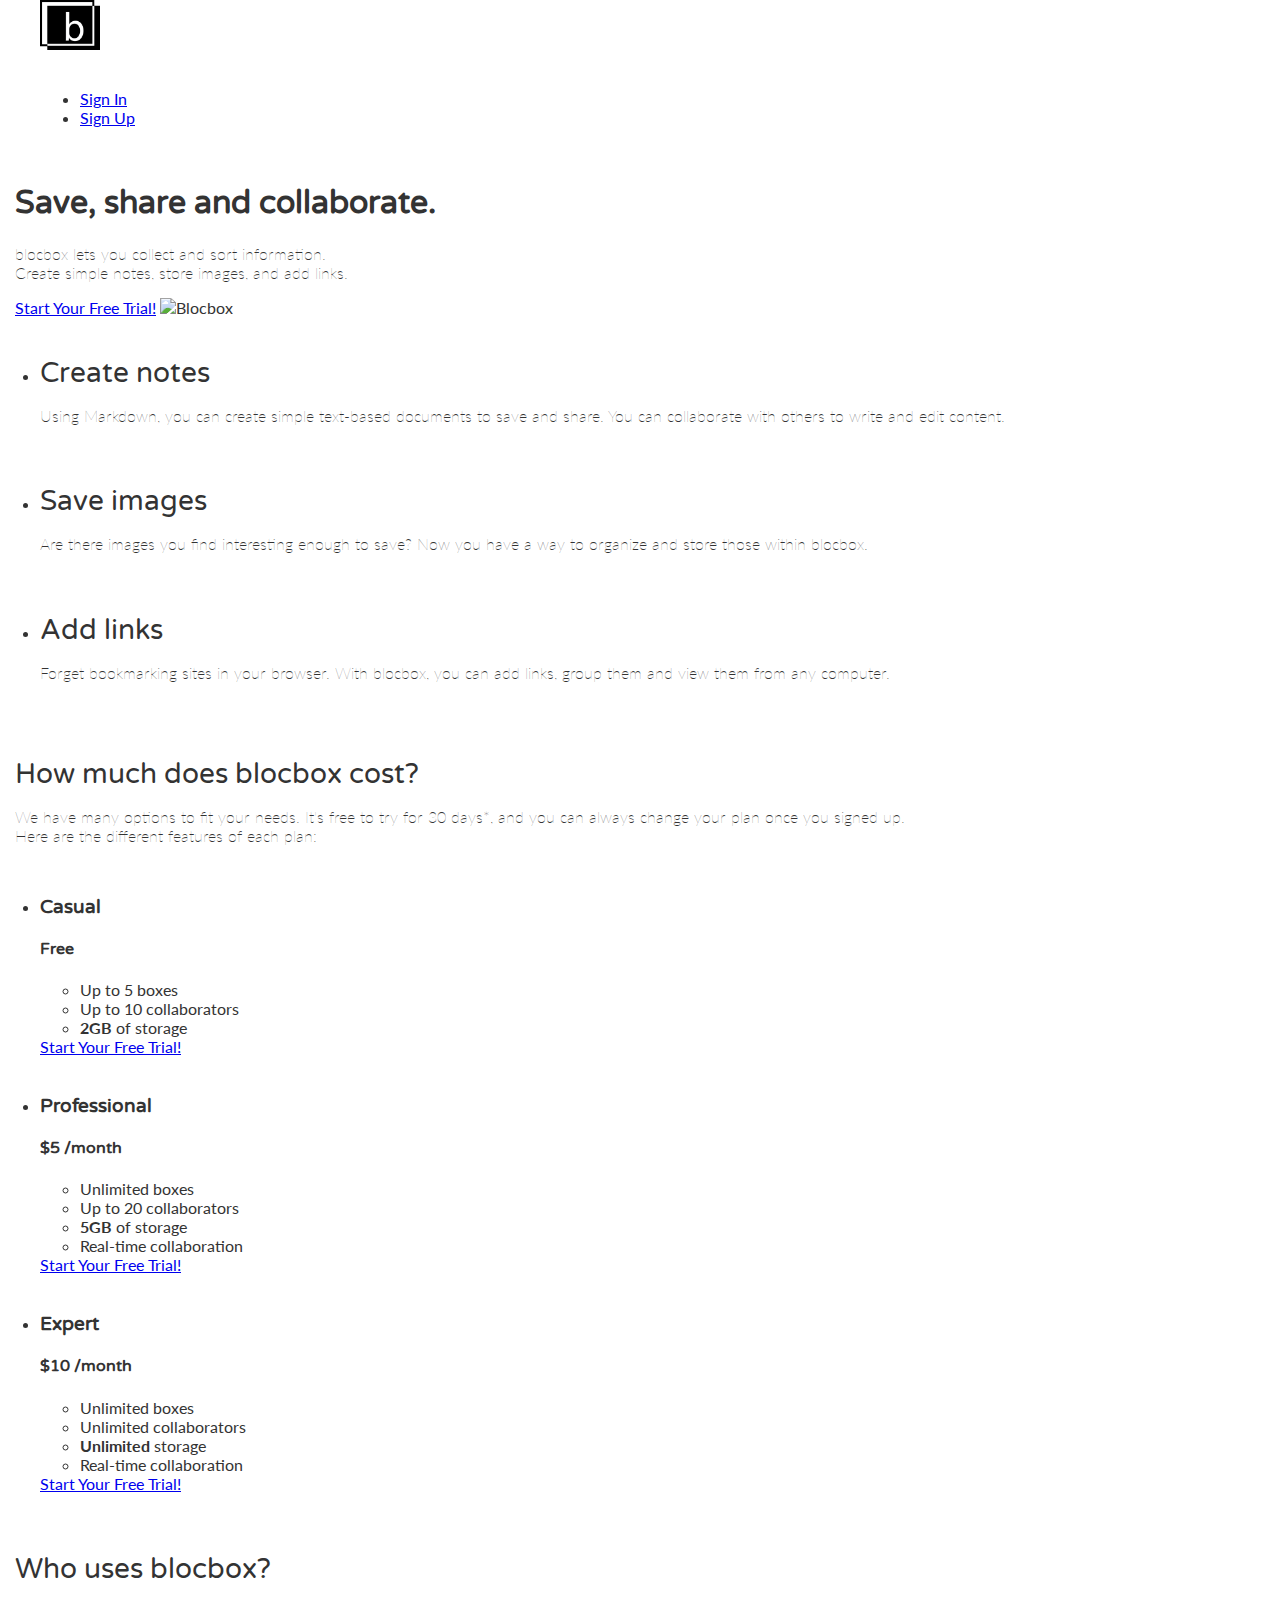
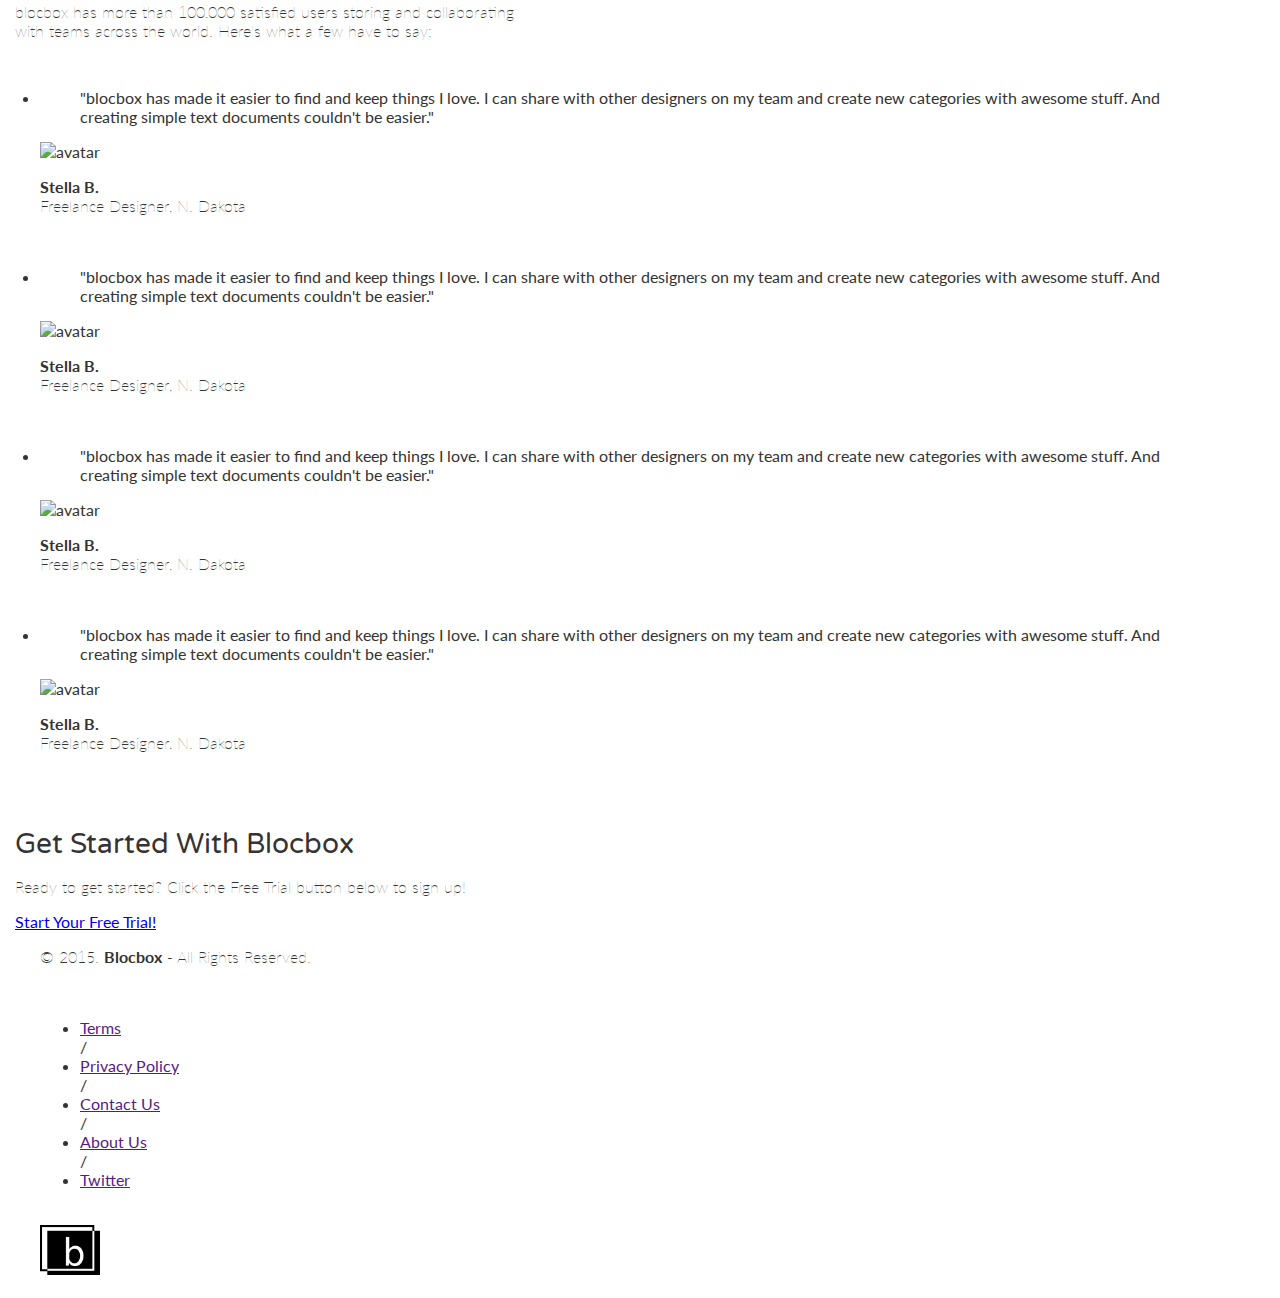
==== index.html @ 1b04ba39 "Added container class to final call to action section" ====
<!DOCTYPE html>
<html lang="en-us">
<head>
    <meta http-equiv="X-UA-Compatible" content="IE=Edge">
    <meta name="viewport" content="width=device-width, initial-scale=1">
    <meta charset="UTF-8">
    <title>Save, share and collaborate | Blocbox</title>
    <!-- Google Fonts -->
    <link href='http://fonts.googleapis.com/css?family=Lato:300,400,700,300italic,400italic,700italic|Varela+Round' rel='stylesheet' type='text/css'>
    
    <!-- CSS -->
    <link rel="stylesheet" href="css/normalize.css">
    <link rel="stylesheet" href="css/style.css">
    <link rel="stylesheet" href="css/font-awesome.css">
    <link rel="stylesheet" href="css/animate.css">
</head>
<body>
	<!-- Hero -->
    <header>
        <nav class="container">
            <div class="one-half">
                <a href="index.html" class="site-logo"><img src="images/site-logo.png" alt="Blocbox" height="50" width="60" /></a>
            </div>
            <div class="one-half">
                <ul>
                    <li><a href="signin.html">Sign In</a></li>
                    <li class="btn-outline"><a href="signup.html">Sign Up</a></li>
                </ul>
            </div>
        </nav>
        <div class="container hero">
            <h1 class="animated fadeIn">Save, share and collaborate.</h1>
            <p>blocbox lets you collect and sort information.<br/>Create simple notes, store images, and add links.</p>
            <a href="signup.html" class="btn">Start Your Free Trial!</a>
            <img src="dashboard.png" alt="Blocbox" />
        </div>
	</header>
    
    <main role="main">
        <!-- Benefits -->
        <section class="benefits">
            <ul class="container">
                <li class="one-third">
                    <h2>Create notes</h2>
                    <p>
                    	Using Markdown, you can create simple text-based documents to save and share.
                    	You can collaborate with others to write and edit content.
					</p>
                </li>
                <li class="one-third">
                    <h2>Save images</h2>
                    <p>Are there images you find interesting enough to save? Now you have a way to organize and store those within blocbox.</p>
                </li>
                <li class="one-third">
                    <h2>Add links</h2>
                    <p>Forget bookmarking sites in your browser. With blocbox, you can add links, group them and view them from any computer.</p>
                </li>
            </ul>
        </section>
        
        <!-- Pricing -->
        <section class="pricing">
            <div class="container">
                <h2>How much does blocbox cost?</h2>
                <p>
                	We have many options to fit your needs. It's free to try for 30 days*, and you can always change your plan once you signed up.<br/>
                	Here are the different features of each plan:
				</p>
            </div>
            <ul class="container">
                <li class="one-third">
                    <div class="box">
                        <h3>Casual</h3>
                        <h4>Free</h4>
                        <ul>
                            <li>Up to 5 boxes</li>
                            <li>Up to 10 collaborators</li>
                            <li><strong>2GB</strong> of storage</li>
                        </ul>
                        <a href="signup.html" class="btn">Start Your Free Trial!</a>
                    </div>
                </li>
                <li class="one-third">
                    <div class="box middle">
                        <h3>Professional</h3>
                        <h4><span>$</span>5 <span class="month">/month</span></h4>
                        <ul>
                            <li>Unlimited boxes</li>
                            <li>Up to 20 collaborators</li>
                            <li><strong>5GB</strong> of storage</li>
                            <li>Real-time collaboration</li>
                        </ul>
                        <a href="signup.html" class="btn">Start Your Free Trial!</a>
                    </div>
				</li>
                <li class="one-third">
                    <div class="box">
                        <h3>Expert</h3>
                        <h4><span>$</span>10 <span class="month">/month</span></h4>
                        <ul>
                            <li>Unlimited boxes</li>
                            <li>Unlimited collaborators</li>
                            <li><strong>Unlimited</strong> storage</li>
                            <li>Real-time collaboration</li>
                        </ul>
                        <a href="signup.html" class="btn">Start Your Free Trial!</a>
                    </div>
                </li>
            </ul>
        </section>
        
        <!-- Testimonials -->
        <section class="testimonials">
            <div class="container">
                <h2>Who uses blocbox?</h2>
                <p>
                	blocbox has more than 100,000 satisfied users storing and collaborating<br/>
                	with teams across the world. Here's what a few have to say:
				</p>
            </div>
            <ul class="container">
                <li class="one-fourth">
                    <blockquote>
                        "blocbox has made it easier to find and keep things I love.
                        I can share with other designers on my team and create new categories with awesome stuff.
                        And creating simple text documents couldn't be easier."
                    </blockquote>
                    <img src="https://s3.amazonaws.com/uifaces/faces/twitter/jsa/128.jpg" alt="avatar">
                    <p class="name"><strong>Stella B.</strong><br/>Freelance Designer, N. Dakota</p>
                </li>  
                <li class="one-fourth">
                    <blockquote>
                    	"blocbox has made it easier to find and keep things I love.
                        I can share with other designers on my team and create new categories with awesome stuff.
                        And creating simple text documents couldn't be easier."
                    </blockquote>
                    <img src="https://s3.amazonaws.com/uifaces/faces/twitter/jsa/128.jpg" alt="avatar">
                    <p class="name"><strong>Stella B.</strong><br/>Freelance Designer, N. Dakota</p>
                </li>
                <li class="one-fourth">
                    <blockquote>
                    	"blocbox has made it easier to find and keep things I love.
                        I can share with other designers on my team and create new categories with awesome stuff.
                        And creating simple text documents couldn't be easier."
                    </blockquote>
                    <img src="https://s3.amazonaws.com/uifaces/faces/twitter/jsa/128.jpg" alt="avatar">
                    <p class="name"><strong>Stella B.</strong><br/>Freelance Designer, N. Dakota</p>
                </li>
                <li class="one-fourth">
                    <blockquote>
                        "blocbox has made it easier to find and keep things I love.
                        I can share with other designers on my team and create new categories with awesome stuff.
                        And creating simple text documents couldn't be easier."
                    </blockquote>
                    <img src="https://s3.amazonaws.com/uifaces/faces/twitter/jsa/128.jpg" alt="avatar">
                    <p class="name"><strong>Stella B.</strong><br/>Freelance Designer, N. Dakota</p>
                </li>
            </ul>
        </section>
        
        <!-- Final Call to Action -->
        <section>
        	<div class="container final-call-to-action">
                <h2>Get Started With Blocbox</h2>
                <p>
                    Ready to get started? Click the Free Trial button below to sign up!
                </p>
                <a href="signup.html" class="btn">Start Your Free Trial!</a>
            </div>
        </section>
    </main>
    
    <!-- Footer -->
    <footer>
        <div class="container footer-nav-block">
            <div class="left-footer-block one-third">
            	<p class="copyright-block">&copy; 2015. <strong>Blocbox</strong> - All Rights Reserved.</p>
            </div>
            <nav class="link-block middle-footer-block one-third">
                <ul>
                    <li><a href="">Terms</a></li> /
                    <li><a href="">Privacy Policy</a></li> /
                    <li><a href="">Contact Us</a></li> /
                    <li><a href="">About Us</a></li> /
                    <li><a href="">Twitter</a></li>
                </ul>
            </nav>
            <div class="right-footer-block one-third">
            	<img class="logo" src="images/site-logo.png" alt="Blocbox"  height="50" width="60" />
            </div>
        </div>
    </footer>
</body>
</html>
---- css/style.css ----
html, body{
   overflow-x: hidden;
 }
 body {
   font-family: "Lato", Helvetica, Arial, sans-serif;
   color:#333333;
 }
 h1, h2, h3, h4, h5, h6 {
   font-family: "Varela Round", Helvetica, Arial, sans-serif;
 }
 h2 {
   font-size:28px;
   font-weight: normal;
   margin-bottom: 5px;
 }
 p {
   font-size:16px;
   line-height: 19px;
   font-weight: 100;
 }

/* GRID */
 .container {
   margin-right: auto;
   margin-left: auto;
   padding-left: 15px;
   padding-right: 15px;
   position: relative;
 }
 .container:before,
 .container:after {
   content: " ";
   display: table;
 }
 .container:after {
   clear: both;
 }
 .one-half, .one-third, .one-fourth {
   width:96%;
   float:left;
   position:relative;
   min-height: 1px;
   margin:0 2% 20px;
 }
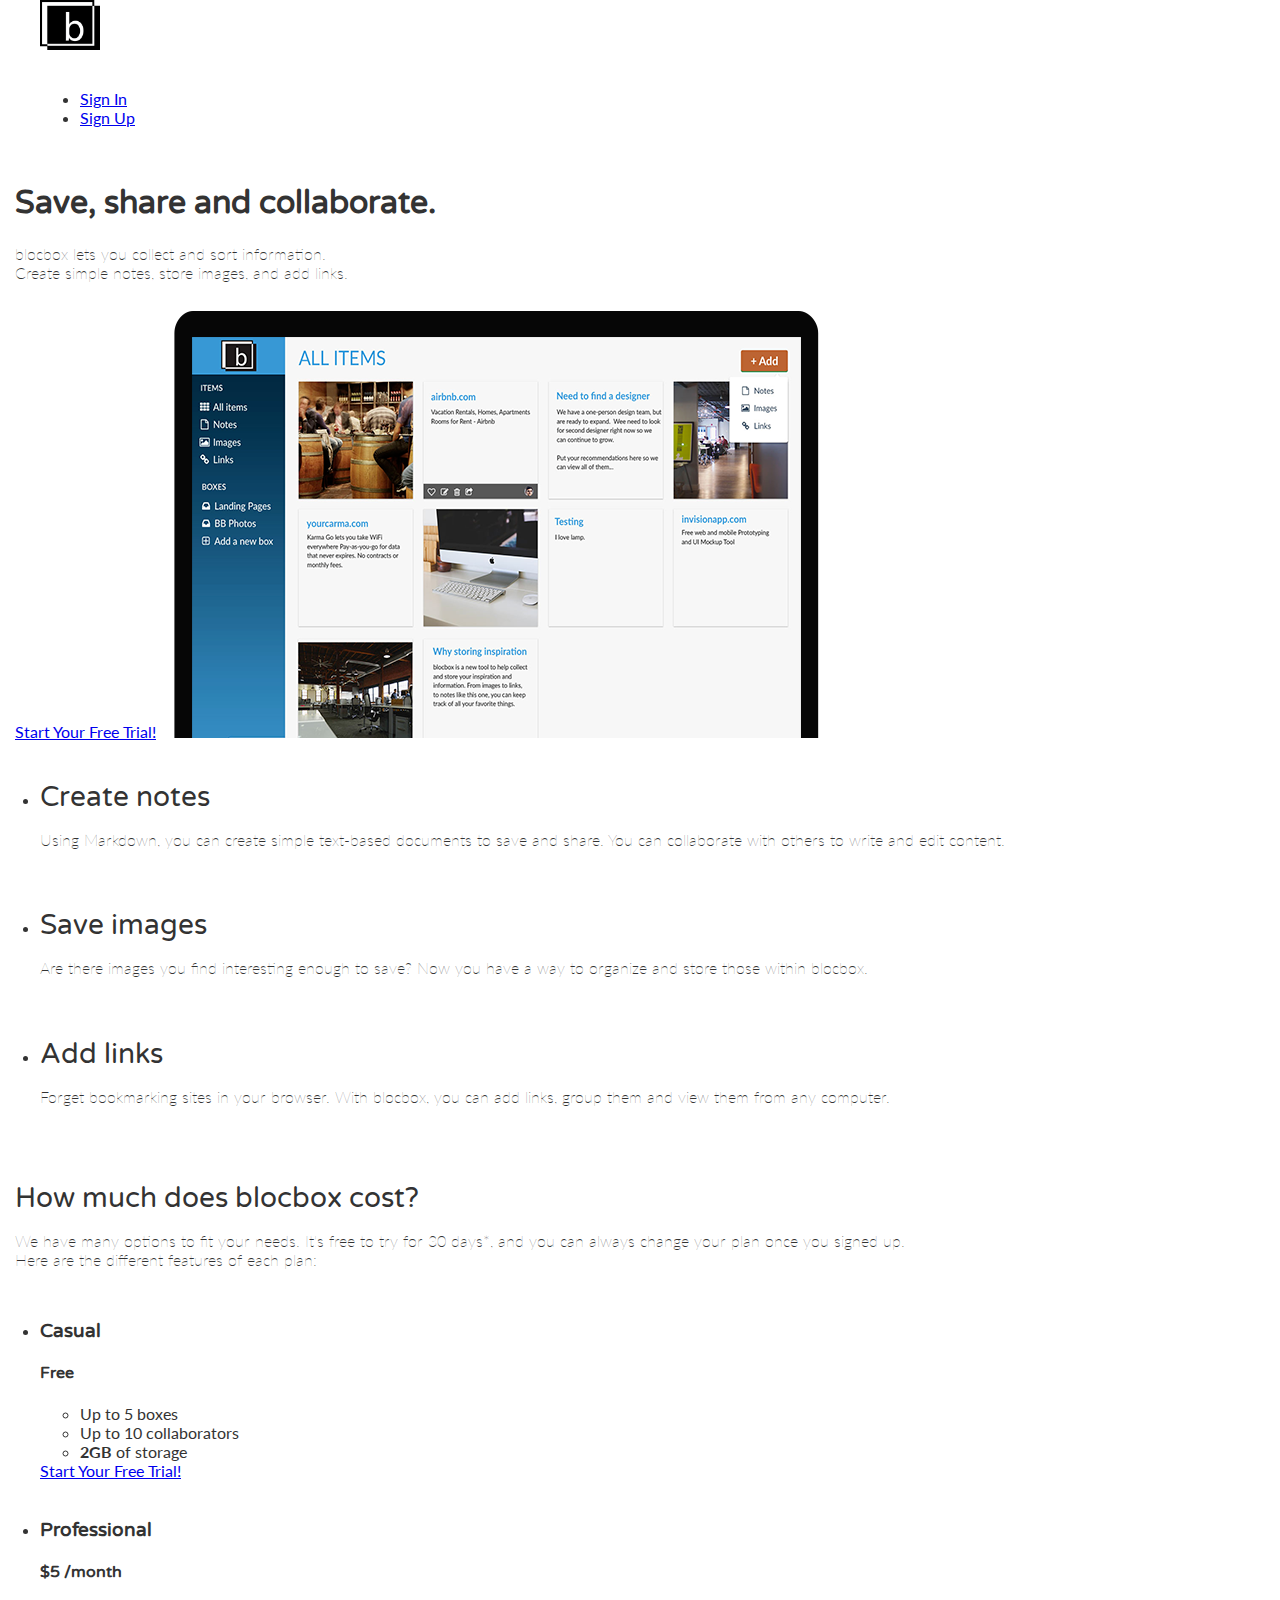
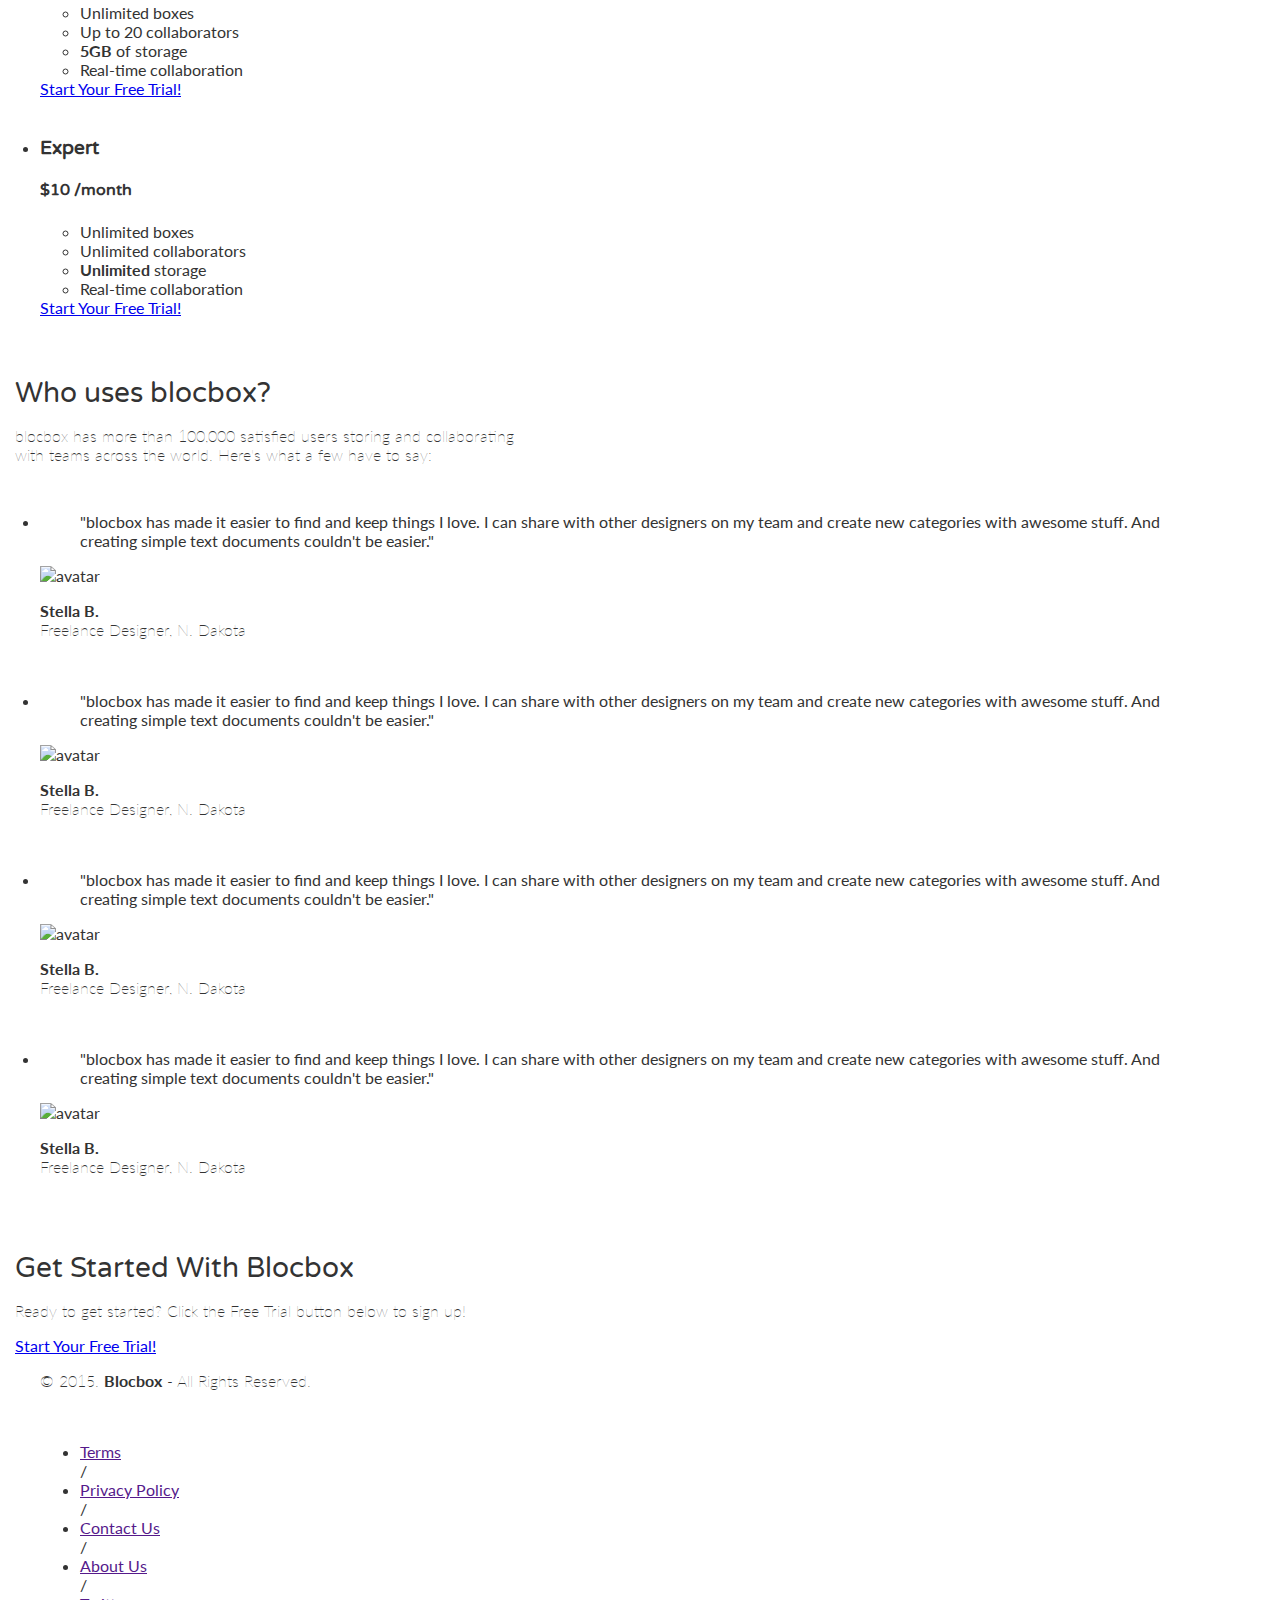
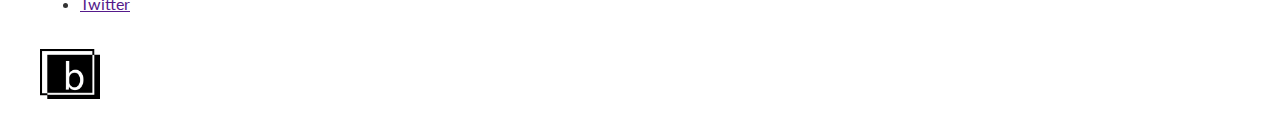
==== commit 954a2a56: "Fixed broken laptop image" ====
--- a/index.html
+++ b/index.html
@@ -32,7 +32,7 @@
             <h1 class="animated fadeIn">Save, share and collaborate.</h1>
             <p>blocbox lets you collect and sort information.<br/>Create simple notes, store images, and add links.</p>
             <a href="signup.html" class="btn">Start Your Free Trial!</a>
-            <img src="dashboard.png" alt="Blocbox" />
+            <img src="images/dashboard.png" alt="Blocbox" />
         </div>
 	</header>
     
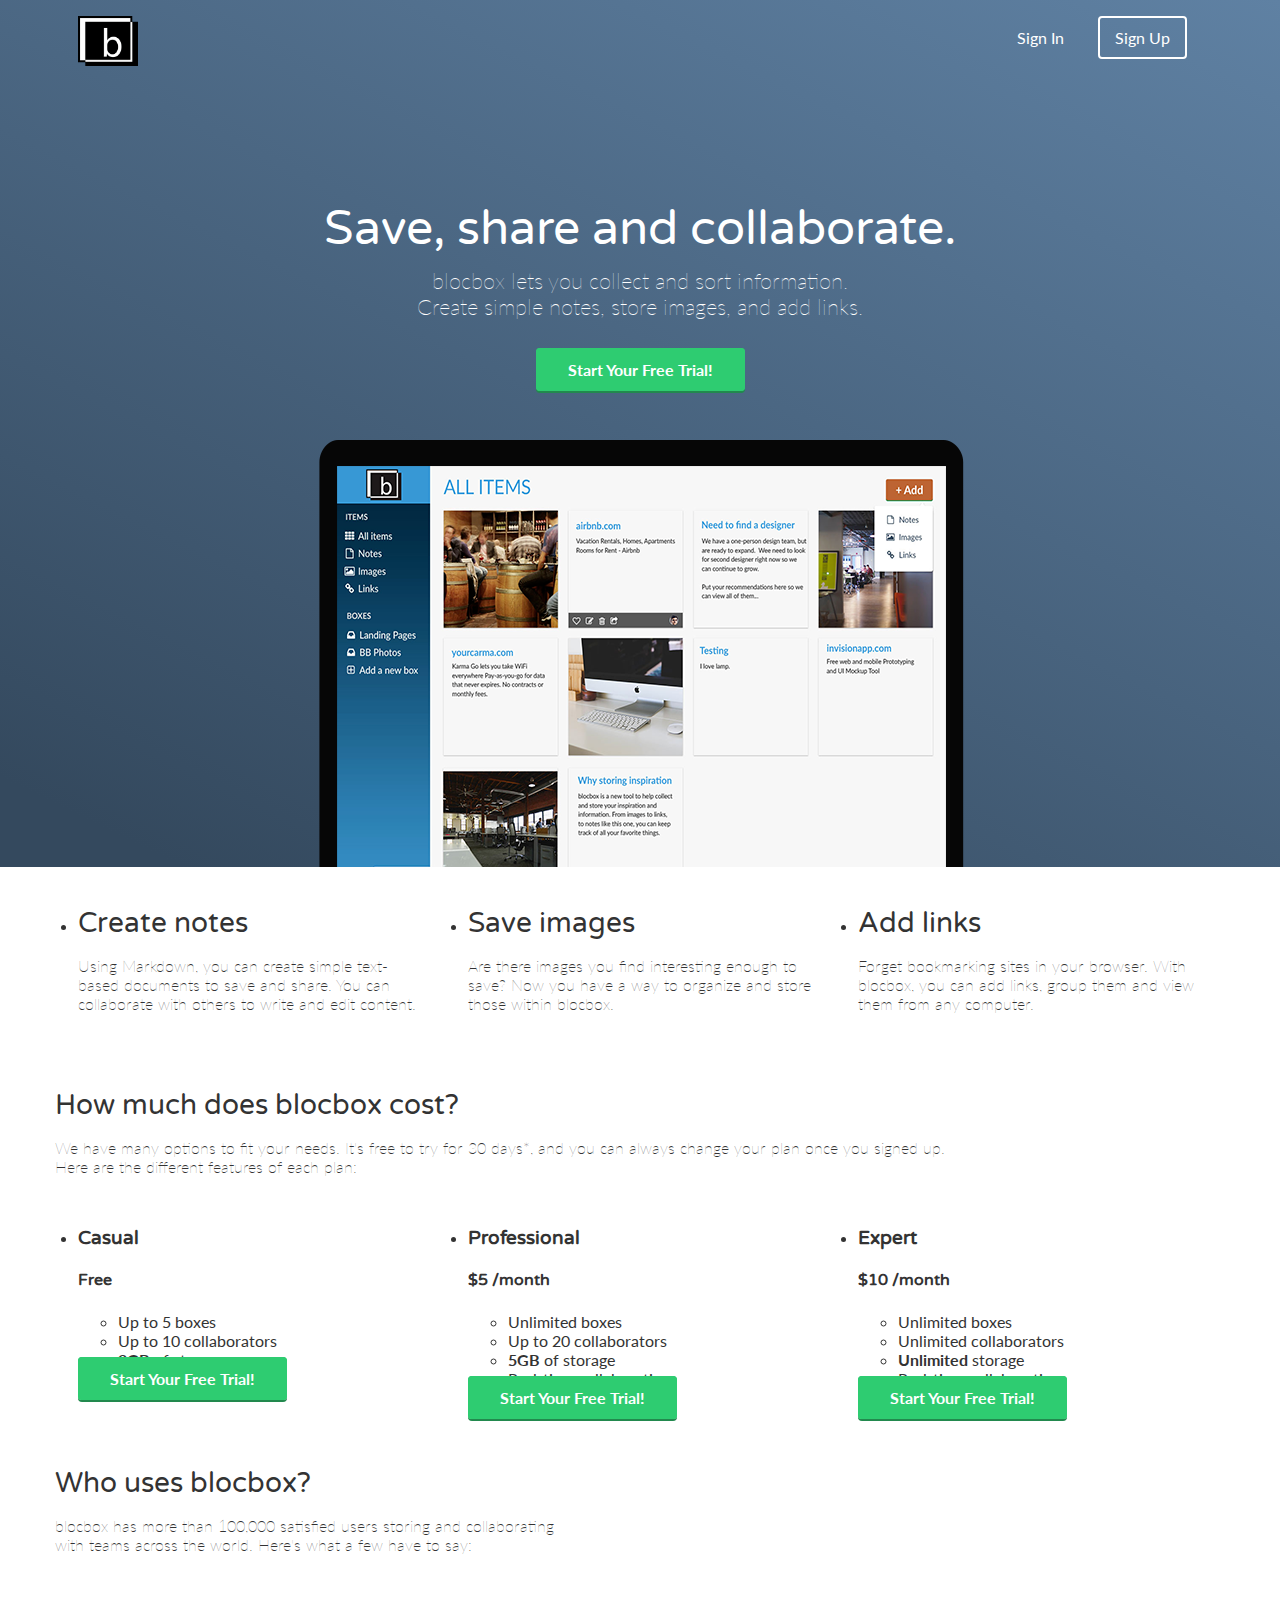
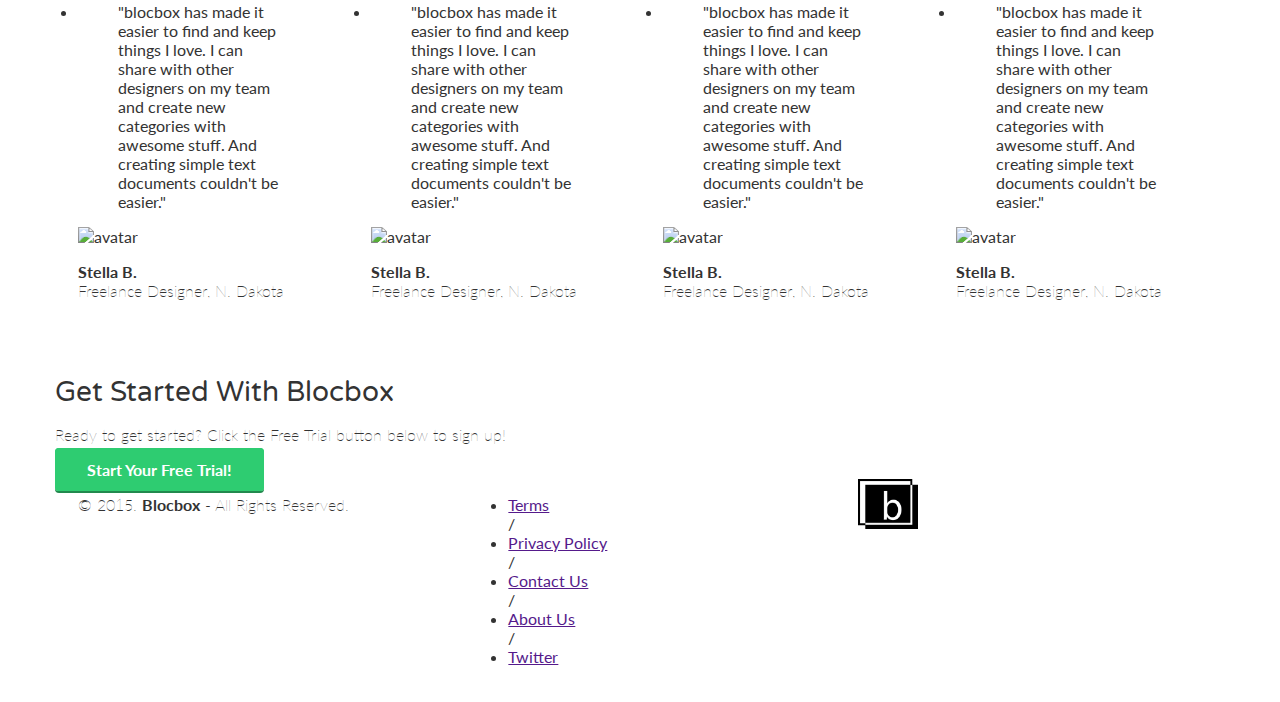
==== commit 1e3d2cc6: "Assignment-30-completed" ====
--- a/index.html
+++ b/index.html
@@ -19,7 +19,7 @@
     <header>
         <nav class="container">
             <div class="one-half">
-                <a href="index.html" class="site-logo"><img src="images/site-logo.png" alt="Blocbox" height="50" width="60" /></a>
+                <a href="index.html" class="site-logo"><img src="images/site-logo.png" alt="Blocbox" class="logo" /></a>
             </div>
             <div class="one-half">
                 <ul>
@@ -186,7 +186,7 @@
                 </ul>
             </nav>
             <div class="right-footer-block one-third">
-            	<img class="logo" src="images/site-logo.png" alt="Blocbox"  height="50" width="60" />
+            	<img class="logo" src="images/site-logo.png" alt="Blocbox" />
             </div>
         </div>
     </footer>
--- a/css/style.css
+++ b/css/style.css
@@ -17,6 +17,11 @@
    font-size:16px;
    line-height: 19px;
    font-weight: 100;
+ }
+ 
+ .logo{
+	 width:60px;
+	 height:50px
  }
 
 /* GRID */
@@ -41,4 +46,124 @@
    position:relative;
    min-height: 1px;
    margin:0 2% 20px;
+ }
+
+@media (min-width: 768px) {
+   .container {
+     width: 750px;
+   }
+ }
+ 
+/* HEADER */
+ header {
+   color:#FFFFFF;
+   background: #34495E;
+   background-image: linear-gradient(206deg, #5F81A3 0%, #34495E 94%);
+ }
+ header nav {
+   padding:1em 0;
+ }
+ header nav ul {
+   display:inline;
+   text-align: right;
+   float:right;
+   margin:0;
+ }
+ header nav ul > li {
+   list-style-type: none;
+   display: inline-block;
+   margin:0 15px;
+ }
+ header nav ul > li.btn-outline {
+   padding:10px 15px;
+   border:2px solid #FFFFFF;
+   border-radius: 4px;
+ }
+ header nav ul > li.btn-outline:hover {
+   background:#FFFFFF;
+ }
+ header nav ul > li > a {
+   color:#FFFFFF;
+   text-decoration: none;
+ }
+ header nav ul > li.btn-outline:hover > a {
+   color:#34495E;
+ }
+
+header .hero {
+   text-align: center;
+   display:block;
+   position: relative;
+ }
+ header .hero h1 {
+   font-size:48px;
+   font-weight: normal;
+   margin:95px 0 0;
+ }
+ header .hero p {
+   font-size: 22px;
+   line-height: 26px;
+   font-weight: 100;
+   margin:10px 0 40px;
+ }
+ header .hero img {
+   display: block;
+   margin:3em auto 0;
+ }
+
+/* BUTTONS */
+ .btn {
+   border-radius: 4px;
+   color:#FFFFFF;
+   font-weight: 700;
+   text-decoration: none;
+   padding:10px 30px;
+   background: #2ECC71;
+   border: 2px solid #2ECC71;
+   box-shadow: 0px 2px 0px 0px #22894E;
+ }
+ 
+ @media (min-width: 992px) {
+   .container {
+     width: 970px;
+   }
+   .one-half {
+     width:46%;
+   }
+   .one-third {
+     width:29.33333%;
+   }
+   .one-fourth {
+     width:21%;
+   }
+ }
+ @media (min-width: 1200px) {
+   .container {
+     width: 1170px;
+   }
+ }
+ 
+ @media (min-width: 1600px) {
+   .container {
+     width: 1170px;
+   }
+	 header .hero h1 {
+	   font-size:70px;
+	   font-weight: normal;
+	   margin:95px 0 0;
+	 }
+	 header .hero p {
+	   font-size: 30px;
+	   line-height: 30px;
+	   font-weight: 100;
+	   margin:10px 0 40px;
+	 }
+	 header .hero img {
+	   display: block;
+	   margin:4em auto 0;
+	 }
+	 .logo{
+		 width:120px;
+		 height:100px
+	 }
  }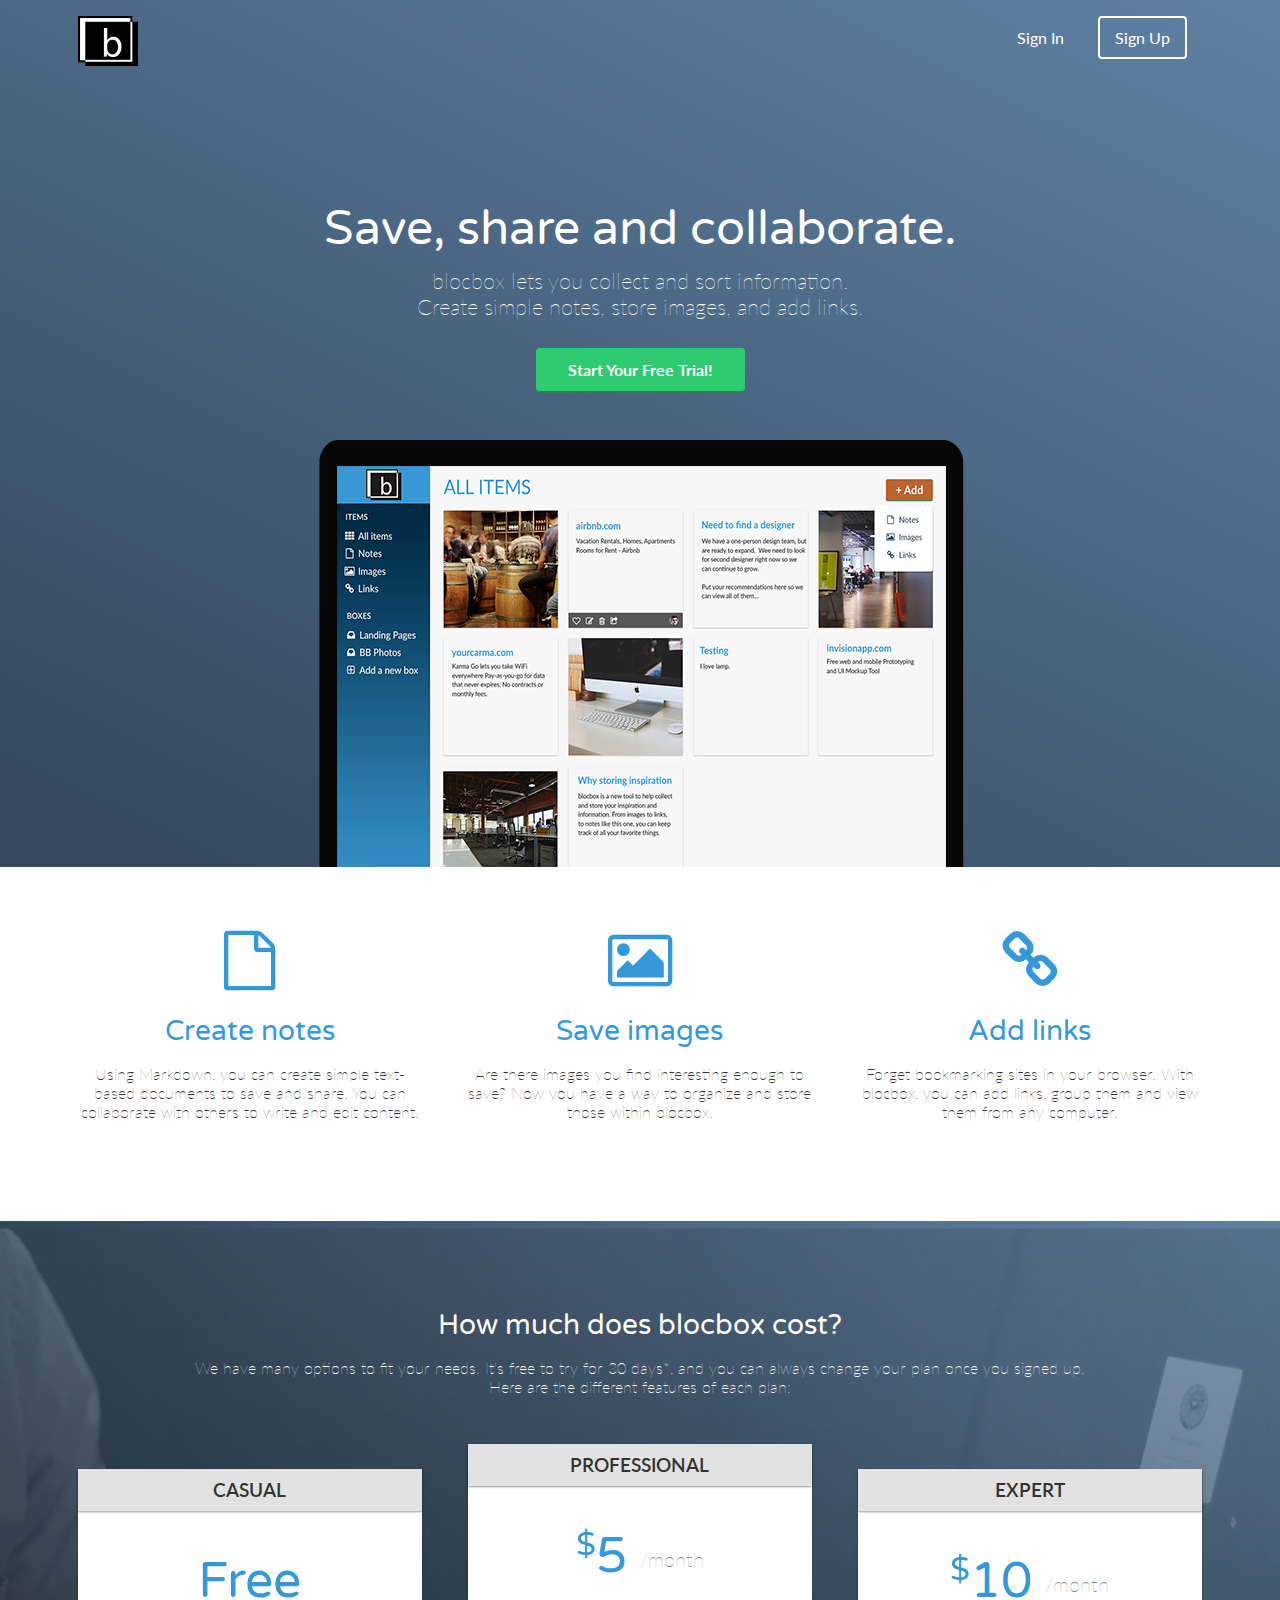
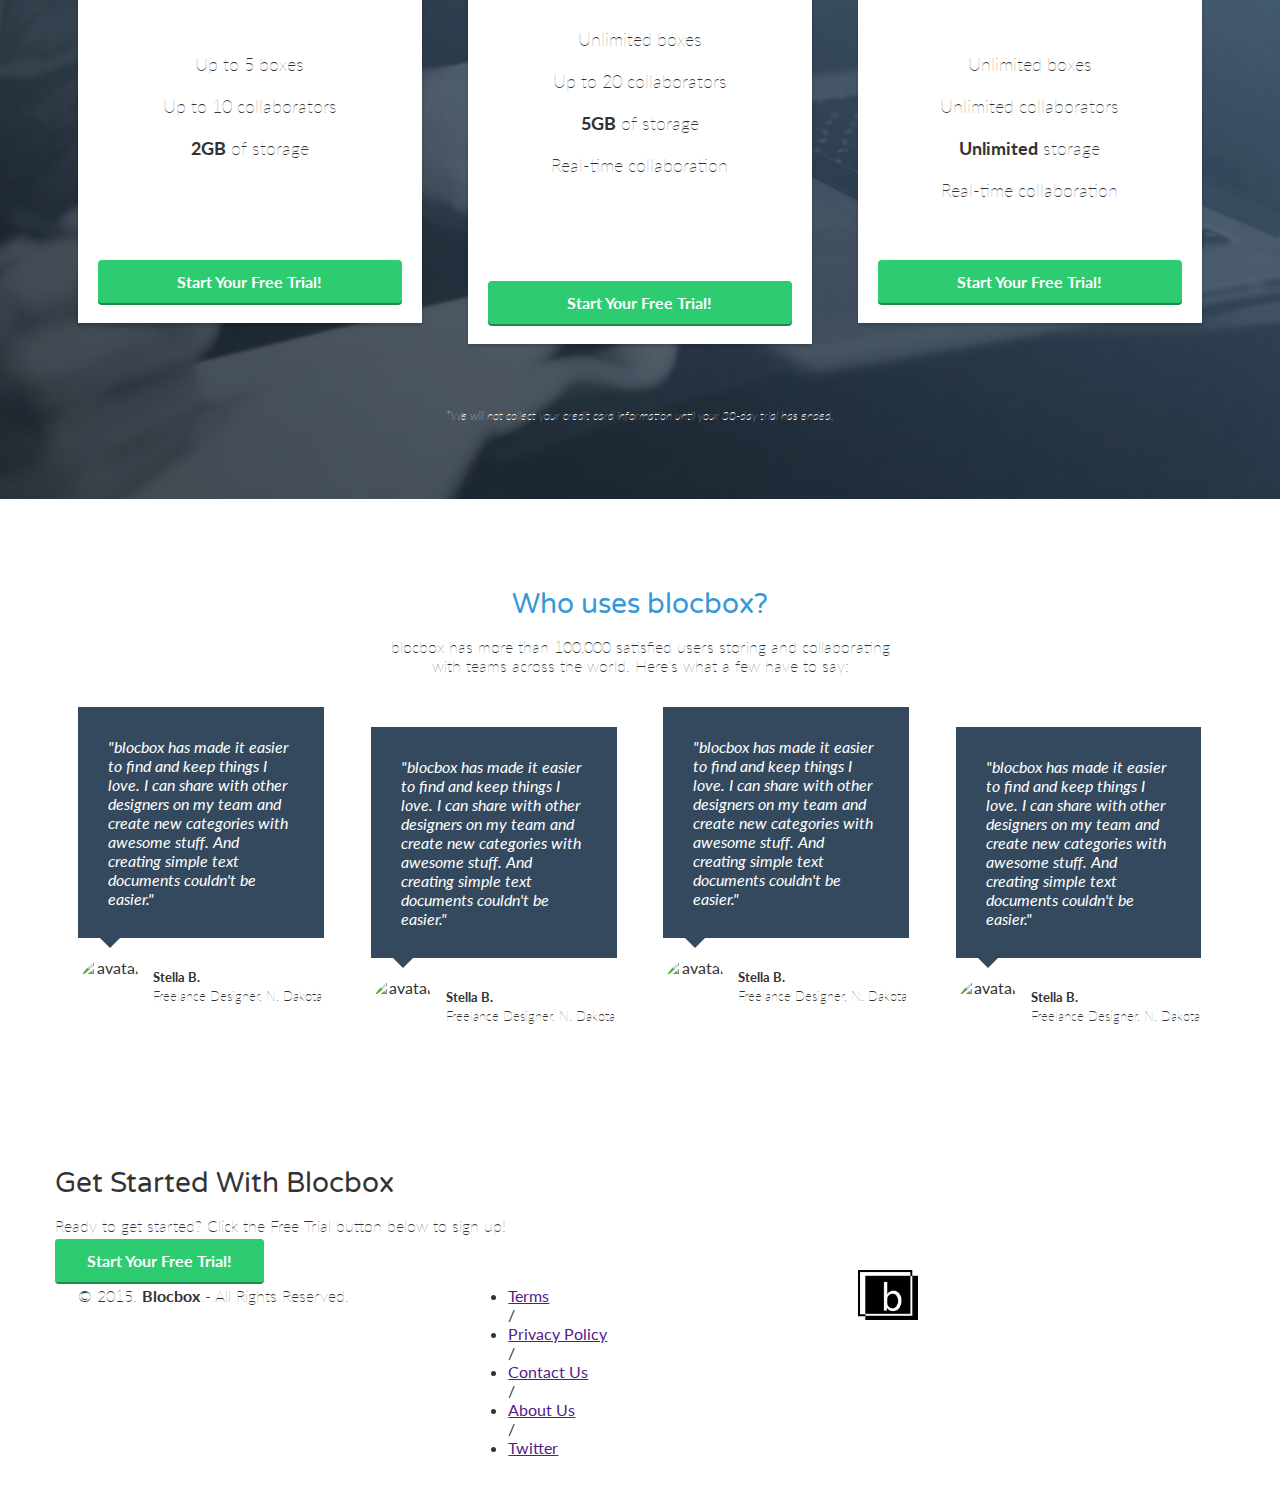
==== commit c4b3f6fc: "Assignment-31-completed" ====
--- a/index.html
+++ b/index.html
@@ -41,6 +41,7 @@
         <section class="benefits">
             <ul class="container">
                 <li class="one-third">
+                	<i class="fa fa-file-o"></i>
                     <h2>Create notes</h2>
                     <p>
                     	Using Markdown, you can create simple text-based documents to save and share.
@@ -48,10 +49,12 @@
 					</p>
                 </li>
                 <li class="one-third">
+                	<i class="fa fa-picture-o"></i>
                     <h2>Save images</h2>
                     <p>Are there images you find interesting enough to save? Now you have a way to organize and store those within blocbox.</p>
                 </li>
                 <li class="one-third">
+                	<i class="fa fa-link"></i>
                     <h2>Add links</h2>
                     <p>Forget bookmarking sites in your browser. With blocbox, you can add links, group them and view them from any computer.</p>
                 </li>
@@ -107,6 +110,9 @@
                     </div>
                 </li>
             </ul>
+            <div class="container">
+            	<p class="small">*We will not collect your credit card information until your 30-day trial has ended.</p>
+            </div>
         </section>
         
         <!-- Testimonials -->
@@ -128,6 +134,15 @@
                     <img src="https://s3.amazonaws.com/uifaces/faces/twitter/jsa/128.jpg" alt="avatar">
                     <p class="name"><strong>Stella B.</strong><br/>Freelance Designer, N. Dakota</p>
                 </li>  
+                <li class="one-fourth staggerd-testimonial">
+                    <blockquote>
+                    	"blocbox has made it easier to find and keep things I love.
+                        I can share with other designers on my team and create new categories with awesome stuff.
+                        And creating simple text documents couldn't be easier."
+                    </blockquote>
+                    <img src="https://s3.amazonaws.com/uifaces/faces/twitter/jsa/128.jpg" alt="avatar">
+                    <p class="name"><strong>Stella B.</strong><br/>Freelance Designer, N. Dakota</p>
+                </li>
                 <li class="one-fourth">
                     <blockquote>
                     	"blocbox has made it easier to find and keep things I love.
@@ -137,16 +152,7 @@
                     <img src="https://s3.amazonaws.com/uifaces/faces/twitter/jsa/128.jpg" alt="avatar">
                     <p class="name"><strong>Stella B.</strong><br/>Freelance Designer, N. Dakota</p>
                 </li>
-                <li class="one-fourth">
-                    <blockquote>
-                    	"blocbox has made it easier to find and keep things I love.
-                        I can share with other designers on my team and create new categories with awesome stuff.
-                        And creating simple text documents couldn't be easier."
-                    </blockquote>
-                    <img src="https://s3.amazonaws.com/uifaces/faces/twitter/jsa/128.jpg" alt="avatar">
-                    <p class="name"><strong>Stella B.</strong><br/>Freelance Designer, N. Dakota</p>
-                </li>
-                <li class="one-fourth">
+                <li class="one-fourth staggerd-testimonial">
                     <blockquote>
                         "blocbox has made it easier to find and keep things I love.
                         I can share with other designers on my team and create new categories with awesome stuff.
--- a/css/style.css
+++ b/css/style.css
@@ -122,6 +122,168 @@
    border: 2px solid #2ECC71;
    box-shadow: 0px 2px 0px 0px #22894E;
  }
+
+/* BENEFITS */
+ .benefits {
+   text-align: center;
+   display:block;
+   position:relative;
+ }
+ .benefits ul {
+   margin: 0 auto;
+   padding:4em 0;
+ }
+ .benefits ul li {
+   list-style-type: none;
+   display: inline-block;
+ }
+ .benefits i {
+   color:#3498DB;
+   font-size:60px;
+   margin:0;
+   vertical-align: middle;
+ }
+ .benefits h2 {
+   color:#3498DB;
+ }
+
+/* PRICING */
+ .pricing {
+   background: #34495E url("../images/background.png") top center no-repeat;
+   background: url("../images/background.png") top center no-repeat, linear-gradient(206deg, #5F81A3 0%, #34495E 94%);
+   background-size:cover;
+   text-align: center;
+   padding:4em 0;
+ }
+ .pricing h2, .pricing p {
+   color:#FFFFFF;
+ }
+ .pricing ul {
+   margin:0 auto;
+   padding:2em 0;
+ }
+ .pricing ul li {
+   list-style-type: none;
+ }
+
+.box {
+   padding:0 15px 15px;
+   background: #FFFFFF;
+   box-shadow: 0px 2px 4px 0px rgba(0,0,0,0.20);
+   min-height: 439px;
+   position: relative;
+   margin-top: 25px;
+ }
+ .box.middle {
+   min-height: 485px;
+   margin-top:0px;
+ }
+ .box h3 {
+   font-family: "Lato", Helvetica, Arial, sans-serif;
+   font-weight: 600;
+   text-transform: uppercase;
+   background: #E2E2E2;
+   box-shadow: 0px 1px 2px 0px rgba(0,0,0,0.40);
+   left:0;
+   right:0;
+   top:0;
+   text-align: center;
+   margin:0 -15px 40px;
+   padding:10px 0;
+ }
+
+.box h4 {
+   font-size:50px;
+   font-weight: normal;
+   margin:40px 0 10px;
+   color:#3498DB;
+ }
+ .box h4 span {
+   font-size:32px;
+   vertical-align: top;
+ }
+ .box h4 span.month {
+   font-family: "Lato", Helvetica, Arial, sans-serif;
+   font-weight: 100;
+   color:#888888;
+   font-size:20px;
+   vertical-align: middle;
+ }
+ .box ul li {
+   font-size:18px;
+   margin-bottom:20px;
+   font-weight: 100;
+ }
+
+.box .btn {
+   position:absolute;
+   bottom:20px;
+   left:20px;
+   right:20px;
+ }
+ .small {
+   font-size: 12px;
+   color: #FEFEFE;
+   line-height: 15px;
+   font-style:italic;
+ }
+
+/* TESTIMONIALS */
+ .testimonials {
+   padding:4em 0;
+   text-align: center;
+ }
+ .testimonials h2 {
+   color:#3498DB;
+ }
+ .testimonials ul li {
+   list-style-type: none;
+ }
+ .testimonials blockquote {
+   color:#FFFFFF;
+   text-align: left;
+   font-style: italic;
+   background:#34495E;
+   position: relative;
+   padding:30px;
+   width:auto;
+   margin:0;
+ }
+ .testimonials blockquote:after {
+   top: 100%;
+   left: 13%;
+   border: solid transparent;
+   content: " ";
+   height: 0;
+   width: 0;
+   position: absolute;
+   pointer-events: none;
+   border-top-color: #34495E;
+   border-width: 10px;
+   margin-left: -10px;
+ }
+
+.testimonials img {
+   height: 65px;
+   width: 65px;
+   border-radius:50%;
+   float: left;
+   display: inline-block;
+   margin:20px 10px 0 0;
+ }
+ .testimonials p.name {
+   float: left;
+   display: inline-block;
+   text-align: left;
+   font-size:13px;
+   margin-top: 30px;
+ }
+.staggerd-testimonial{
+   margin-top:20px;
+}
+
+/* Media */
+
  
  @media (min-width: 992px) {
    .container {
@@ -147,23 +309,5 @@
    .container {
      width: 1170px;
    }
-	 header .hero h1 {
-	   font-size:70px;
-	   font-weight: normal;
-	   margin:95px 0 0;
-	 }
-	 header .hero p {
-	   font-size: 30px;
-	   line-height: 30px;
-	   font-weight: 100;
-	   margin:10px 0 40px;
-	 }
-	 header .hero img {
-	   display: block;
-	   margin:4em auto 0;
-	 }
-	 .logo{
-		 width:120px;
-		 height:100px
-	 }
- }+	 	
+ }
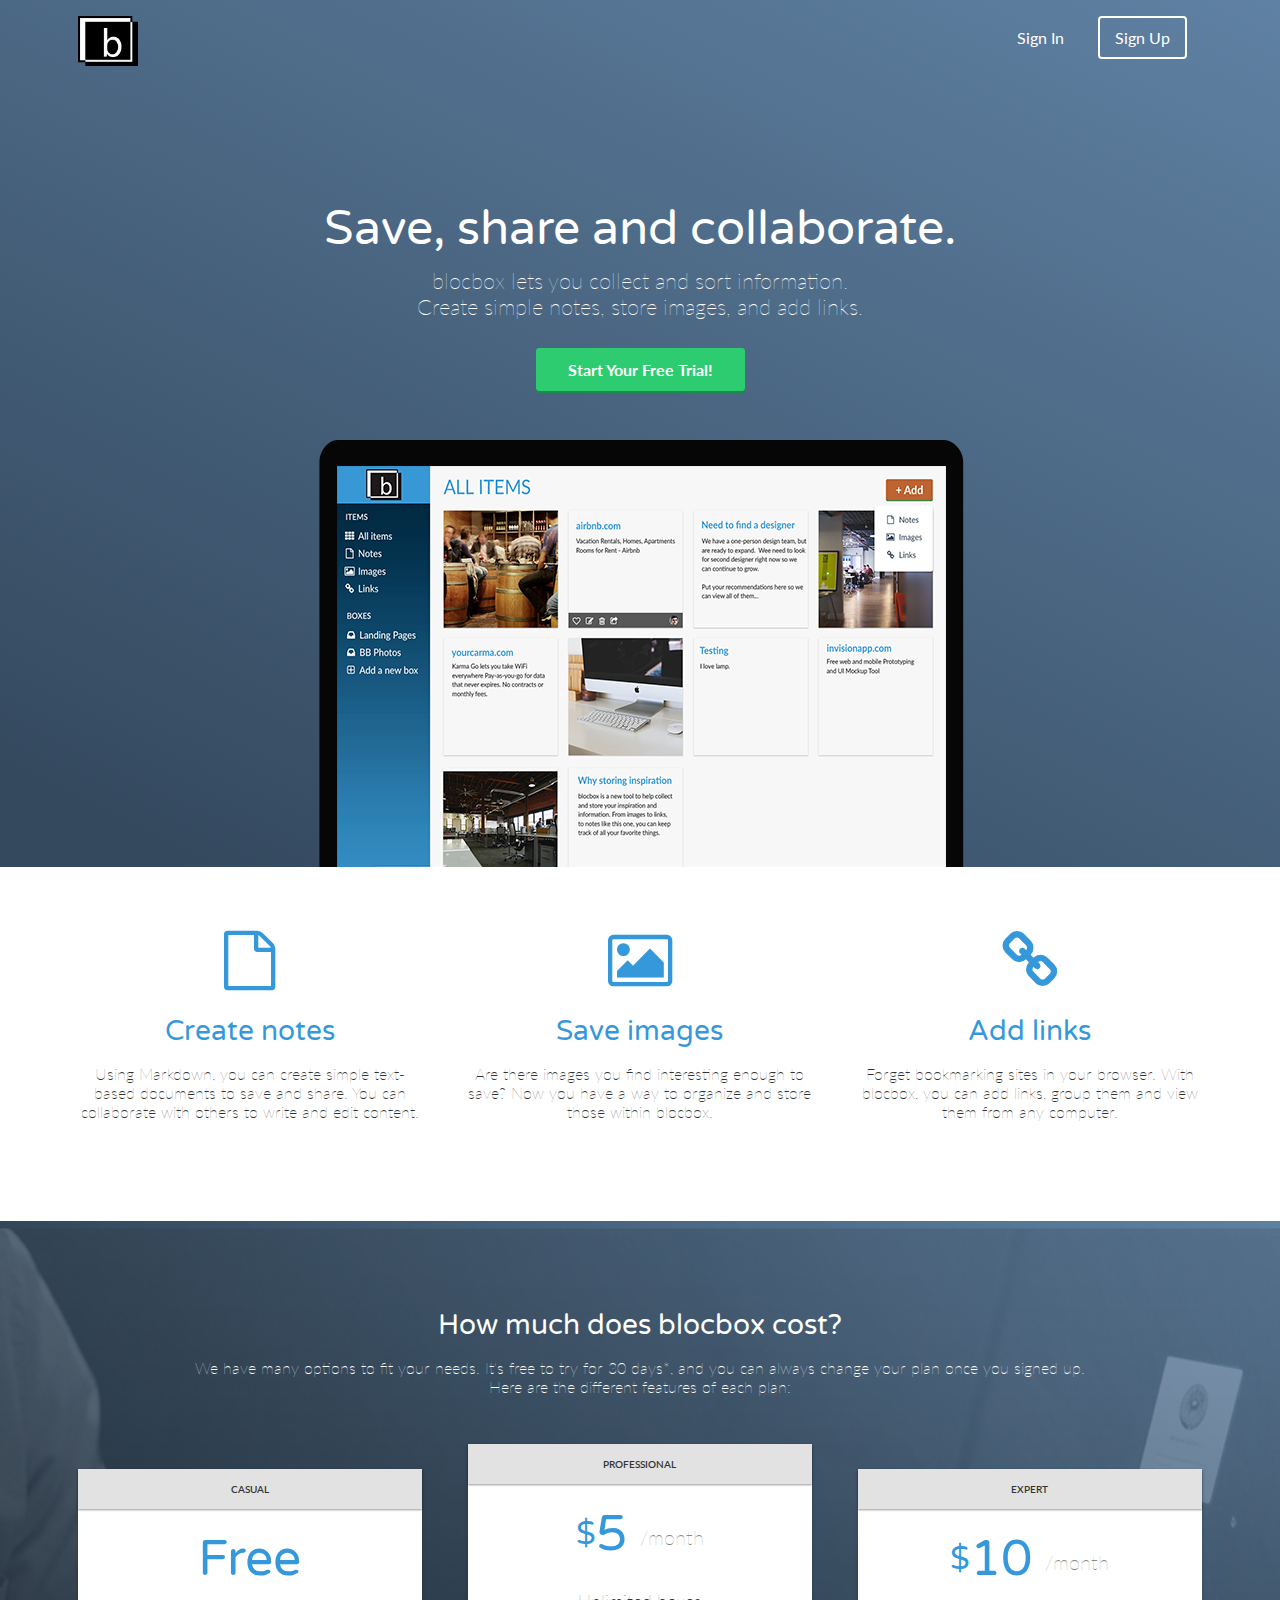
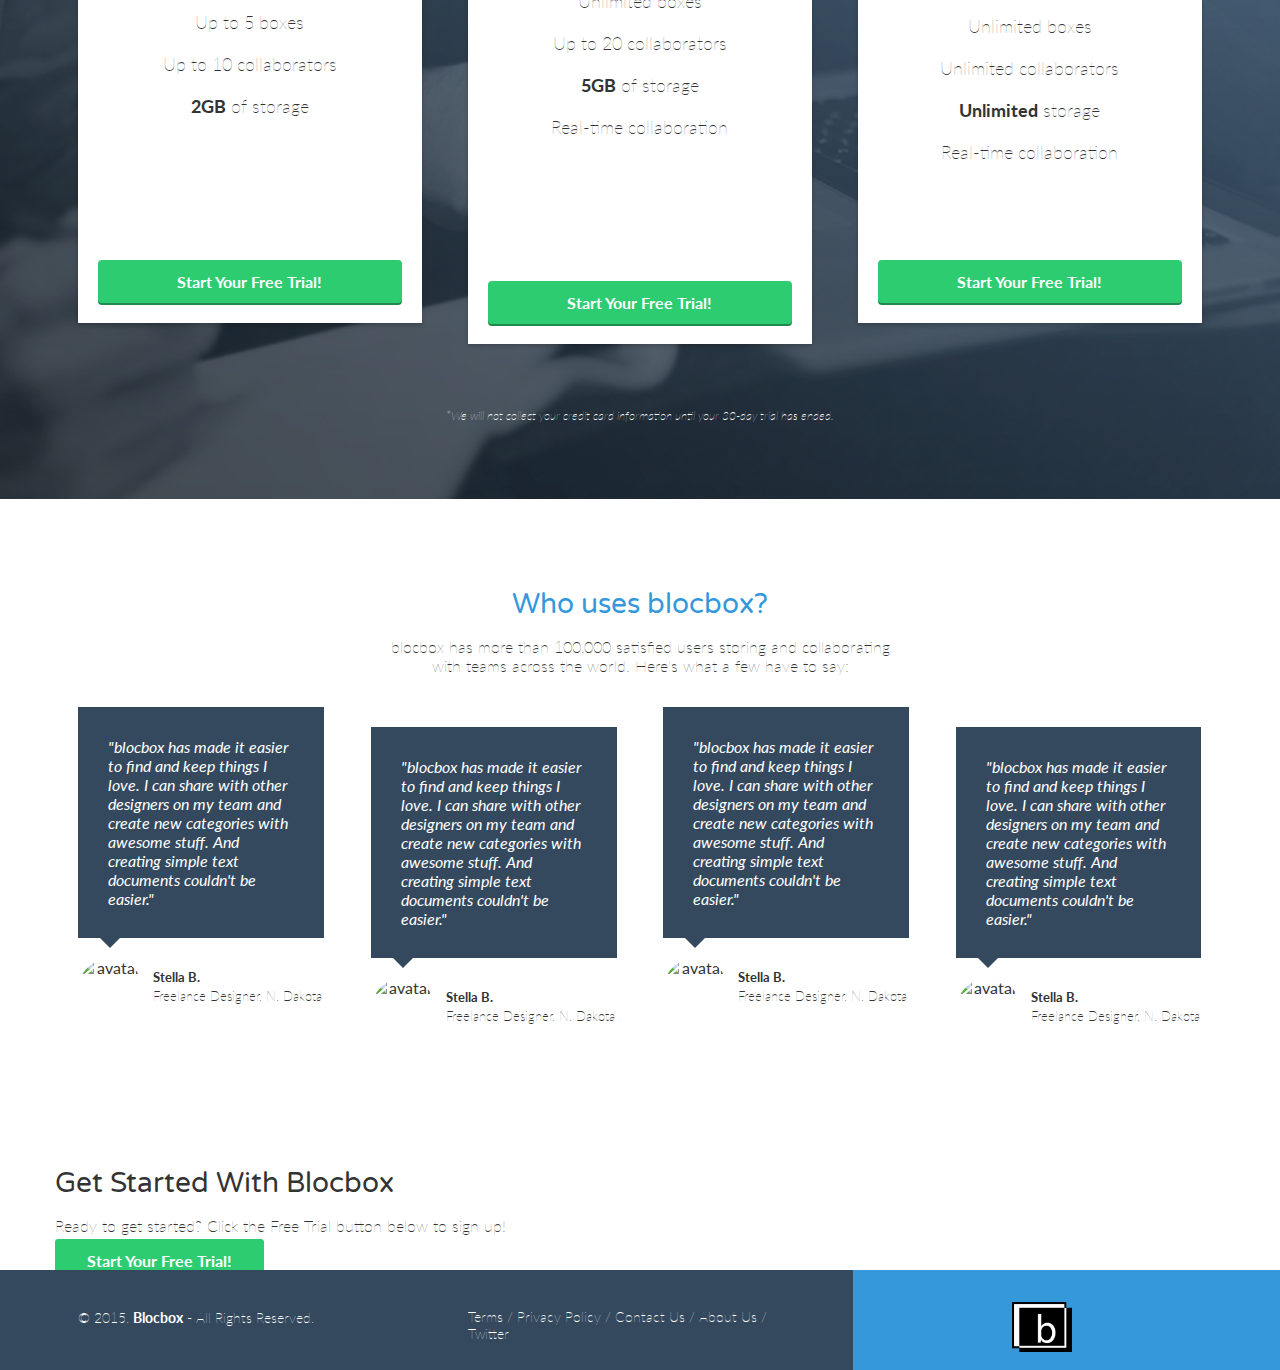
==== commit b8e5364d: "Updated dashboard.html" ====
--- a/index.html
+++ b/index.html
@@ -19,7 +19,7 @@
     <header>
         <nav class="container">
             <div class="one-half">
-                <a href="index.html" class="site-logo"><img src="images/site-logo.png" alt="Blocbox" class="logo" /></a>
+                <a href="dashboard.html" class="site-logo"><img src="images/site-logo.png" alt="Blocbox" class="logo" /></a>
             </div>
             <div class="one-half">
                 <ul>
--- a/css/style.css
+++ b/css/style.css
@@ -1,313 +1,594 @@
 html, body{
-   overflow-x: hidden;
+	overflow-x: hidden;
  }
  body {
-   font-family: "Lato", Helvetica, Arial, sans-serif;
-   color:#333333;
+	font-family: "Lato", Helvetica, Arial, sans-serif;
+	color:#333333;
  }
  h1, h2, h3, h4, h5, h6 {
-   font-family: "Varela Round", Helvetica, Arial, sans-serif;
+	font-family: "Varela Round", Helvetica, Arial, sans-serif;
  }
  h2 {
-   font-size:28px;
-   font-weight: normal;
-   margin-bottom: 5px;
+	font-size:28px;
+	font-weight: normal;
+	margin-bottom: 5px;
  }
  p {
-   font-size:16px;
-   line-height: 19px;
-   font-weight: 100;
+	font-size:16px;
+	line-height: 19px;
+	font-weight: 100;
  }
  
  .logo{
-	 width:60px;
-	 height:50px
+	width:60px;
+	height:50px
  }
 
 /* GRID */
  .container {
-   margin-right: auto;
-   margin-left: auto;
-   padding-left: 15px;
-   padding-right: 15px;
-   position: relative;
+	margin-right: auto;
+	margin-left: auto;
+	padding-left: 15px;
+	padding-right: 15px;
+	position: relative;
  }
  .container:before,
  .container:after {
-   content: " ";
-   display: table;
+	content: " ";
+	display: table;
  }
  .container:after {
-   clear: both;
+	clear: both;
  }
  .one-half, .one-third, .one-fourth {
-   width:96%;
-   float:left;
-   position:relative;
-   min-height: 1px;
-   margin:0 2% 20px;
- }
-
-@media (min-width: 768px) {
-   .container {
-     width: 750px;
-   }
+	width:96%;
+	float:left;
+	position:relative;
+	min-height: 1px;
+	margin:0 2% 20px;
  }
  
 /* HEADER */
- header {
-   color:#FFFFFF;
-   background: #34495E;
-   background-image: linear-gradient(206deg, #5F81A3 0%, #34495E 94%);
- }
- header nav {
-   padding:1em 0;
- }
- header nav ul {
-   display:inline;
-   text-align: right;
-   float:right;
-   margin:0;
- }
- header nav ul > li {
-   list-style-type: none;
-   display: inline-block;
-   margin:0 15px;
- }
- header nav ul > li.btn-outline {
-   padding:10px 15px;
-   border:2px solid #FFFFFF;
-   border-radius: 4px;
- }
- header nav ul > li.btn-outline:hover {
-   background:#FFFFFF;
- }
- header nav ul > li > a {
-   color:#FFFFFF;
-   text-decoration: none;
- }
- header nav ul > li.btn-outline:hover > a {
-   color:#34495E;
- }
+header {
+	color:#FFFFFF;
+	background: #34495E;
+	background-image: linear-gradient(206deg, #5F81A3 0%, #34495E 94%);
+}
+header nav {
+	padding:1em 0;
+}
+header nav ul {
+	display:inline;
+	text-align: right;
+	float:right;
+	margin:0;
+}
+header nav ul > li {
+	list-style-type: none;
+	display: inline-block;
+	margin:0 15px;
+}
+header nav ul > li.btn-outline {
+	padding:10px 15px;
+	border:2px solid #FFFFFF;
+	border-radius: 4px;
+}
+header nav ul > li.btn-outline:hover {
+	background:#FFFFFF;
+}
+header nav ul > li > a {
+	color:#FFFFFF;
+	text-decoration: none;
+}
+header nav ul > li.btn-outline:hover > a {
+	color:#34495E;
+}
 
 header .hero {
-   text-align: center;
-   display:block;
-   position: relative;
- }
- header .hero h1 {
-   font-size:48px;
-   font-weight: normal;
-   margin:95px 0 0;
- }
- header .hero p {
-   font-size: 22px;
-   line-height: 26px;
-   font-weight: 100;
-   margin:10px 0 40px;
- }
- header .hero img {
-   display: block;
-   margin:3em auto 0;
- }
+	text-align: center;
+	display:block;
+	position: relative;
+}
+header .hero h1 {
+	font-size:48px;
+	font-weight: normal;
+	margin:95px 0 0;
+}
+header .hero p {
+	font-size: 22px;
+	line-height: 26px;
+	font-weight: 100;
+	margin:10px 0 40px;
+}
+header .hero img {
+	display: block;
+	margin:3em auto 0;
+}
 
 /* BUTTONS */
- .btn {
-   border-radius: 4px;
-   color:#FFFFFF;
-   font-weight: 700;
-   text-decoration: none;
-   padding:10px 30px;
-   background: #2ECC71;
-   border: 2px solid #2ECC71;
-   box-shadow: 0px 2px 0px 0px #22894E;
- }
+.btn {
+	border-radius: 4px;
+	color:#FFFFFF;
+	font-weight: 700;
+	text-decoration: none;
+	padding:10px 30px;
+	background: #2ECC71;
+	border: 2px solid #2ECC71;
+	box-shadow: 0px 2px 0px 0px #22894E;
+}
+
+/* DASHBOARD */
+.dashboard {
+	background:#F7F7F7;
+}
+.left-nav {
+	height: 100vh;
+	width:14.66666667%;
+	color:#FFFFFF;
+	background: #34495E;
+	background-image: linear-gradient(206deg, #5F81A3 0%, #34495E 94%);
+	float:left;
+	position: fixed;
+	display:block;
+}
+.left-nav .site-logo {
+	padding:20px 0;
+	background:#34495E;
+	display:block;
+	text-align: center;
+}
+.left-nav .items {
+	padding:0 6%;
+}
+.left-nav .items p {
+	font-weight: 600;
+	text-transform: uppercase;
+	font-size: 12px;
+	color: #E2E2E2;
+	line-height: 15px;
+}
+.left-nav .items ul {
+	margin:0 0 40px;
+	padding:0;
+}
+.left-nav .items ul li {
+	list-style-type: none;
+	margin-bottom: 15px;
+}
+.left-nav .items ul li a {
+	color:#FFFFFF;
+	text-decoration: none;
+	font-weight: 100;
+}
+.left-nav .items ul li a i {
+	width:16px;
+	text-align: center;
+	margin-right:8px;
+}
+
+/* LEFT NAVBAR SETTINGS */
+	.left-nav .settings {
+	position:absolute;
+	background:#22303E;
+	width:100%;
+	bottom:0;
+	left:0;
+	right:0;
+	padding:10px 0;
+}
+.left-nav .settings img {
+	height:35px;
+	width:35px;
+	border-radius: 50%;
+	margin-left:10px;
+	display: inline-block;
+}
+.left-nav .settings p {
+	display: inline-block;
+	vertical-align: top;
+	padding-top: 8px;
+	font-weight: 400;
+	margin:0 0 0 10px;
+}
+.left-nav .settings a {
+	color:#FFFFFF;
+	text-decoration: none;
+	text-align: right;
+	float: right;
+	margin-right:10px;
+	margin-top:8px;
+}
+
+/* CONTENT */
+.content {
+	padding:6em 1% 1.5em;
+	float:right;
+	width:98%;
+	position: relative;
+}
+.content .header {
+	margin:0 1% 20px;
+}
+.content .header h1 {
+	font-family: "Lato", Helvetica, Arial, sans-serif;
+	font-weight: 100;
+	margin:0 0 30px;
+	font-size: 36px;
+	color: #3498DB;
+	line-height: 44px;
+	float: left;
+	display:inline-block;
+}
+.content .header > a {
+	float:right;
+}
+.content-item {
+	width:96%;
+	margin:0 2% 25px;
+	float:left;
+	display:block;
+}
+.item-box {
+	display:block;
+	height:230px;
+	background: #FFFFFF;
+	box-shadow: 0px 1px 3px 0px rgba(0,0,0,0.40);
+	position: relative;
+	overflow: hidden;
+	padding:20px;
+}
 
 /* BENEFITS */
- .benefits {
-   text-align: center;
-   display:block;
-   position:relative;
- }
- .benefits ul {
-   margin: 0 auto;
-   padding:4em 0;
- }
- .benefits ul li {
-   list-style-type: none;
-   display: inline-block;
- }
- .benefits i {
-   color:#3498DB;
-   font-size:60px;
-   margin:0;
-   vertical-align: middle;
- }
- .benefits h2 {
-   color:#3498DB;
- }
+.benefits {
+	text-align: center;
+	display:block;
+	position:relative;
+}
+.benefits ul {
+	margin: 0 auto;
+	padding:4em 0;
+}
+.benefits ul li {
+	list-style-type: none;
+	display: inline-block;
+}
+.benefits i {
+	color:#3498DB;
+	font-size:60px;
+	margin:0;
+	vertical-align: middle;
+}
+.benefits h2 {
+	color:#3498DB;
+}
 
 /* PRICING */
- .pricing {
-   background: #34495E url("../images/background.png") top center no-repeat;
-   background: url("../images/background.png") top center no-repeat, linear-gradient(206deg, #5F81A3 0%, #34495E 94%);
-   background-size:cover;
-   text-align: center;
-   padding:4em 0;
- }
- .pricing h2, .pricing p {
-   color:#FFFFFF;
- }
- .pricing ul {
-   margin:0 auto;
-   padding:2em 0;
- }
- .pricing ul li {
-   list-style-type: none;
- }
+.pricing {
+	background: #34495E url("../images/background.png") top center no-repeat;
+	background: url("../images/background.png") top center no-repeat, linear-gradient(206deg, #5F81A3 0%, #34495E 94%);
+	background-size:cover;
+	text-align: center;
+	padding:4em 0;
+}
+.pricing h2, .pricing p {
+	color:#FFFFFF;
+}
+.pricing ul {
+	margin:0 auto;
+	padding:2em 0;
+}
+.pricing ul li {
+	list-style-type: none;
+}
 
 .box {
-   padding:0 15px 15px;
-   background: #FFFFFF;
-   box-shadow: 0px 2px 4px 0px rgba(0,0,0,0.20);
-   min-height: 439px;
-   position: relative;
-   margin-top: 25px;
- }
- .box.middle {
-   min-height: 485px;
-   margin-top:0px;
- }
- .box h3 {
-   font-family: "Lato", Helvetica, Arial, sans-serif;
-   font-weight: 600;
-   text-transform: uppercase;
-   background: #E2E2E2;
-   box-shadow: 0px 1px 2px 0px rgba(0,0,0,0.40);
-   left:0;
-   right:0;
-   top:0;
-   text-align: center;
-   margin:0 -15px 40px;
-   padding:10px 0;
- }
+	padding:0 15px 15px;
+	background: #FFFFFF;
+	box-shadow: 0px 2px 4px 0px rgba(0,0,0,0.20);
+	min-height: 439px;
+	position: relative;
+	margin-top: 25px;
+}
+.box.middle {
+	min-height: 485px;
+	margin-top:0px;
+}
+.box h3 {
+	font-family: "Lato", Helvetica, Arial, sans-serif;
+	font-weight: 600;
+	text-transform: uppercase;
+	background: #E2E2E2;
+	box-shadow: 0px 1px 2px 0px rgba(0,0,0,0.40);
+	left:0;
+	right:0;
+	top:0;
+	text-align: center;
+	margin:0 -15px 40px;
+	padding:10px 0;
+}
 
 .box h4 {
-   font-size:50px;
-   font-weight: normal;
-   margin:40px 0 10px;
-   color:#3498DB;
- }
- .box h4 span {
-   font-size:32px;
-   vertical-align: top;
- }
- .box h4 span.month {
-   font-family: "Lato", Helvetica, Arial, sans-serif;
-   font-weight: 100;
-   color:#888888;
-   font-size:20px;
-   vertical-align: middle;
- }
- .box ul li {
-   font-size:18px;
-   margin-bottom:20px;
-   font-weight: 100;
- }
+	font-size:50px;
+	font-weight: normal;
+	margin:40px 0 10px;
+	color:#3498DB;
+}
+.box h4 span {
+	font-size:32px;
+	vertical-align: top;
+}
+.box h4 span.month {
+	font-family: "Lato", Helvetica, Arial, sans-serif;
+	font-weight: 100;
+	color:#888888;
+	font-size:20px;
+	vertical-align: middle;
+}
+.box ul li {
+	font-size:18px;
+	margin-bottom:20px;
+	font-weight: 100;
+}
 
 .box .btn {
-   position:absolute;
-   bottom:20px;
-   left:20px;
-   right:20px;
- }
- .small {
-   font-size: 12px;
-   color: #FEFEFE;
-   line-height: 15px;
-   font-style:italic;
- }
+	position:absolute;
+	bottom:20px;
+	left:20px;
+	right:20px;
+}
+.small {
+	font-size: 12px;
+	color: #FEFEFE;
+	line-height: 15px;
+	font-style:italic;
+}
 
 /* TESTIMONIALS */
- .testimonials {
-   padding:4em 0;
-   text-align: center;
- }
- .testimonials h2 {
-   color:#3498DB;
- }
- .testimonials ul li {
-   list-style-type: none;
- }
- .testimonials blockquote {
-   color:#FFFFFF;
-   text-align: left;
-   font-style: italic;
-   background:#34495E;
-   position: relative;
-   padding:30px;
-   width:auto;
-   margin:0;
- }
- .testimonials blockquote:after {
-   top: 100%;
-   left: 13%;
-   border: solid transparent;
-   content: " ";
-   height: 0;
-   width: 0;
-   position: absolute;
-   pointer-events: none;
-   border-top-color: #34495E;
-   border-width: 10px;
-   margin-left: -10px;
- }
+.testimonials {
+	padding:4em 0;
+	text-align: center;
+}
+.testimonials h2 {
+	color:#3498DB;
+}
+.testimonials ul li {
+	list-style-type: none;
+}
+.testimonials blockquote {
+	color:#FFFFFF;
+	text-align: left;
+	font-style: italic;
+	background:#34495E;
+	position: relative;
+	padding:30px;
+	width:auto;
+	margin:0;
+}
+.testimonials blockquote:after {
+	top: 100%;
+	left: 13%;
+	border: solid transparent;
+	content: " ";
+	height: 0;
+	width: 0;
+	position: absolute;
+	pointer-events: none;
+	border-top-color: #34495E;
+	border-width: 10px;
+	margin-left: -10px;
+}
 
 .testimonials img {
-   height: 65px;
-   width: 65px;
-   border-radius:50%;
-   float: left;
-   display: inline-block;
-   margin:20px 10px 0 0;
- }
- .testimonials p.name {
-   float: left;
-   display: inline-block;
-   text-align: left;
-   font-size:13px;
-   margin-top: 30px;
- }
+	height: 65px;
+	width: 65px;
+	border-radius:50%;
+	float: left;
+	display: inline-block;
+	margin:20px 10px 0 0;
+}
+.testimonials p.name {
+	float: left;
+	display: inline-block;
+	text-align: left;
+	font-size:13px;
+	margin-top: 30px;
+}
 .staggerd-testimonial{
-   margin-top:20px;
-}
-
+	margin-top:20px;
+}
+
+/* FOOTER */
+footer {
+	background-color: #34495E;
+	color: #FFFFFF;
+	height: 150px;
+	position: relative;
+	overflow: hidden;
+	z-index: 0;
+}
+footer p, footer nav ul {
+	font-size:14px;
+	font-weight:100;
+	text-align: center;
+	margin: 10px auto 0;
+}
+footer nav ul li {
+	list-style-type: none;
+	display: inline;
+}
+footer nav ul li a {
+	color:#FFFFFF;
+	text-decoration: none;
+}
+footer .right-footer-block {
+	background-color: transparent;
+}
+footer .logo{
+	padding: 2.35em 0;
+	margin: 0 auto;
+	display: block;
+}
+
+.item-box > img {
+	position:absolute;
+	height:100%;
+	width:auto;
+	top:0;
+	left:0;
+	right:0;
+}
+.item-box h2 {
+	font-family: 'Lato', Helvetica, Arial, sans-serif;
+	font-weight: 700;
+	font-size: 15px;
+	line-height: 17px;
+	margin:0;
+}
+.item-box h2 a {
+	color: #3498DB;
+	text-decoration: none;
+}
+.item-box h2 img {
+	width:16px;
+	height:16px;
+	position:relative;
+	top:2px;
+	margin-right:5px;
+}
+.item-box p {
+	font-size: 14px;
+	color: #333333;
+	line-height: 18px;
+	margin:5px 0 0;
+}
+ 
+ 
 /* Media */
 
+/* Larger Mobile Devices */
+@media (min-width:460px) {
+	.content {
+		padding:1.5em 1%;
+		float:right;
+		width:90%;
+		position: relative;
+	}
+	.content-item {
+		width:46%;
+		margin:0 2% 25px;
+		float:left;
+		display:block;
+	}
+}
+/* Tablets */
+@media (min-width:768px) {
+	.content {
+		padding:1.5em 5%;
+		float:right;
+		width:90%;
+		position: relative;
+	}
+	.content > .container {
+		width:700px;
+	}
+	.content-item {
+		width:31.33333%;
+		margin:0 1% 25px;
+	}
+}
+/* Laptops and Desktops */
+@media (min-width:992px) {
+	.content {
+		padding:1.5em 1%;
+		float:right;
+		width:83.33333333%;
+		position: relative;
+	}
+	.content > .container {
+		width:auto;
+	}
+	.content-item {
+		width:23%;
+		margin:0 1% 25px;
+	}
+}
+
+/************************************************************/
+@media (min-width: 330px){
+	.container {
+		width: 600px;
+	}
+	.one-third {
+		width:29%;
+	}
+	
+	h3, h4 {
+		font-size: 10px;
+		line-height: 20px;
+	}
+	span {
+		font-size: 5px;
+		line-height: 20px;
+	}
+	.one-half{width:45%;}
+	footer .logo{
+		padding: 0.8em 0 1em 3em;
+	}
+}
+
+@media (min-width: 992px){
+	footer{
+		background-color: #3498DB;
+		background-image: linear-gradient(to left,
+		#3498DB 0%, #3498DB 33.33337%, #34495E 33.33337%, #34495E 100%);
+		height: 100px;
+	}
+	footer p, footer nav ul{
+		padding: 2em 0;
+		text-align: left;
+	}
+	footer .right-footer-block {
+		background-color: #3498DB;
+	}
+	footer .logo{
+		padding: 2em 0 2em 1.5em;
+	}
+	.container {
+		width: 970px;
+	}
+	.one-half {
+		width:46%;
+	}
+	.one-third {
+		width:29.33333%;
+	}
+	.one-fourth {
+		width:21%;
+	}
+}
+
+@media (min-width: 1200px) {
+	.container {
+		width: 1170px;
+	}
+}
  
- @media (min-width: 992px) {
-   .container {
-     width: 970px;
-   }
-   .one-half {
-     width:46%;
-   }
-   .one-third {
-     width:29.33333%;
-   }
-   .one-fourth {
-     width:21%;
-   }
- }
- @media (min-width: 1200px) {
-   .container {
-     width: 1170px;
-   }
- }
- 
- @media (min-width: 1600px) {
-   .container {
-     width: 1170px;
-   }
-	 	
- }
+@media (min-width: 1600px) {
+	.logo{width:120px;height:100px;}
+	
+	header .hero h1 {
+		font-size:60px;
+		font-weight: normal;
+		margin:95px 0 0;
+	}
+	header .hero p {
+		font-size: 30px;
+		line-height: 30px;
+		font-weight: 100;
+		margin:10px 0 40px;
+	}
+	header .hero img {
+		display: block;
+		margin:4em auto 0;
+	}
+}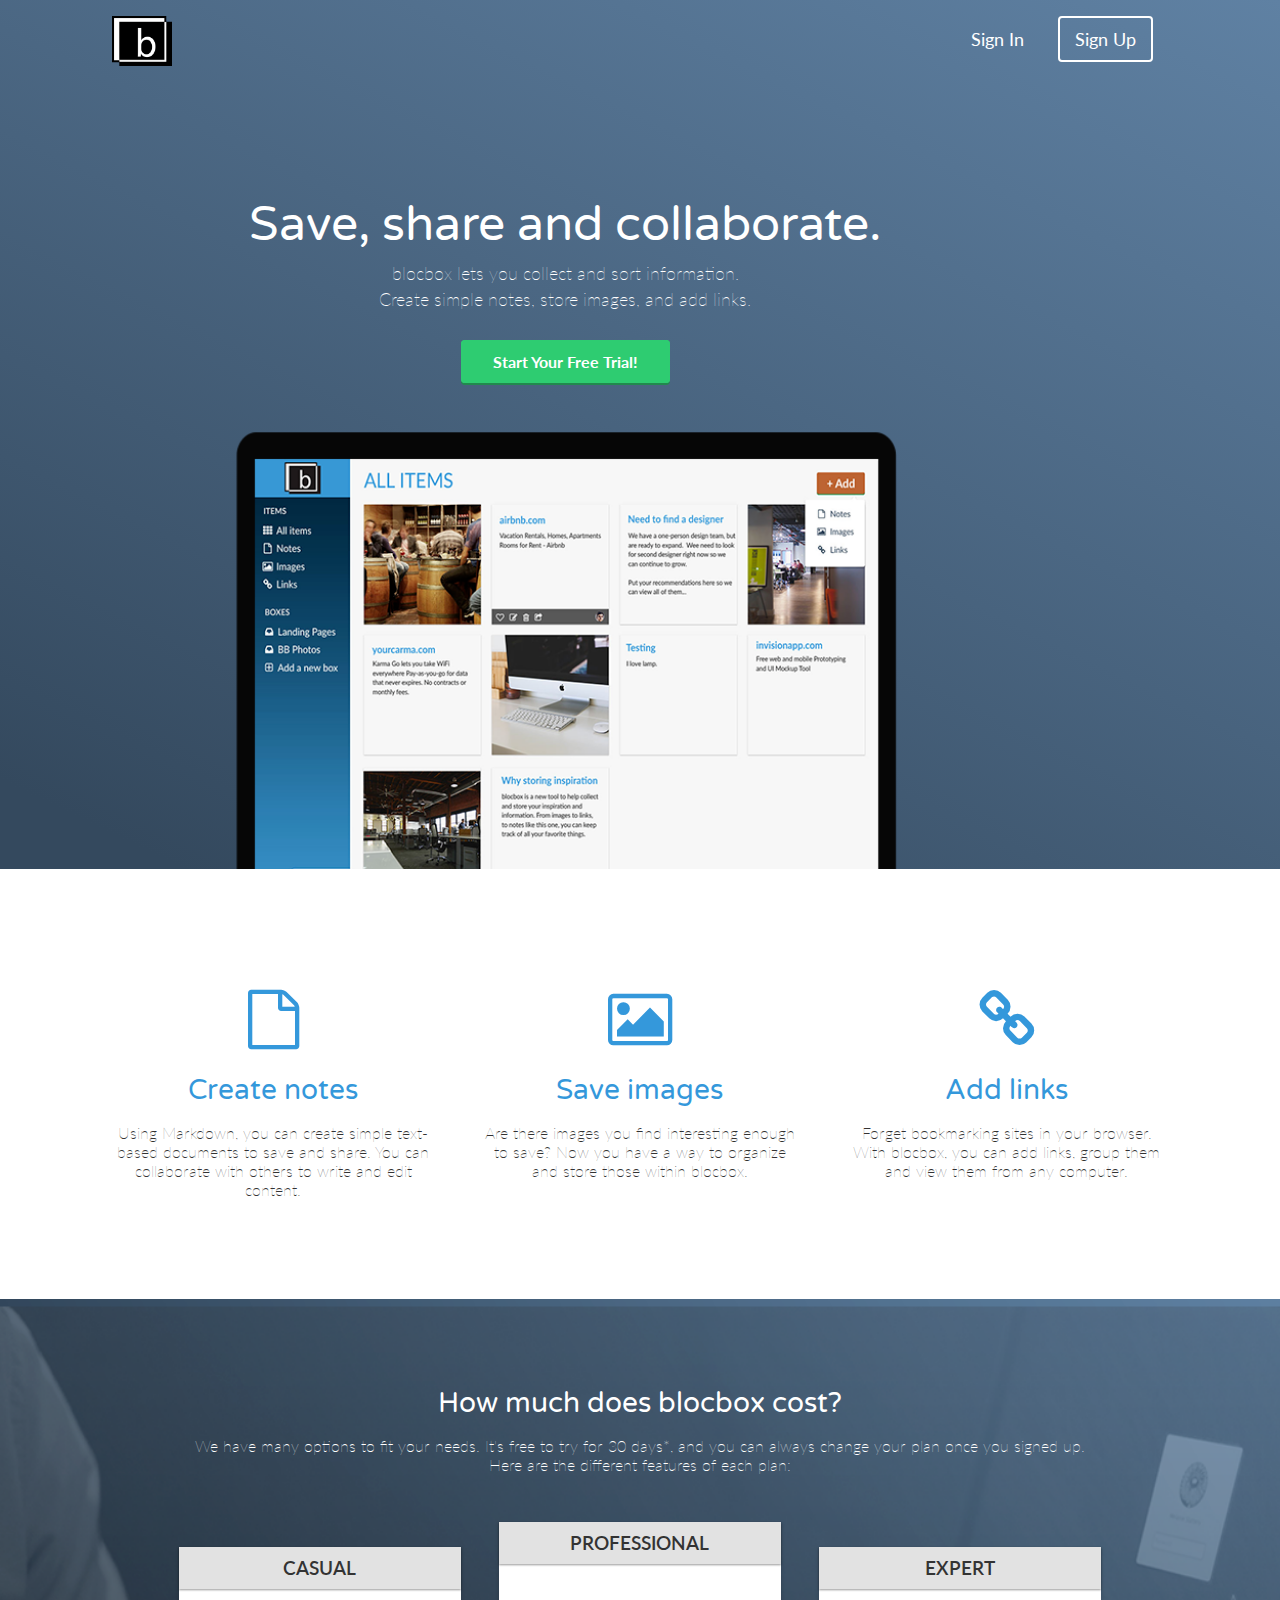
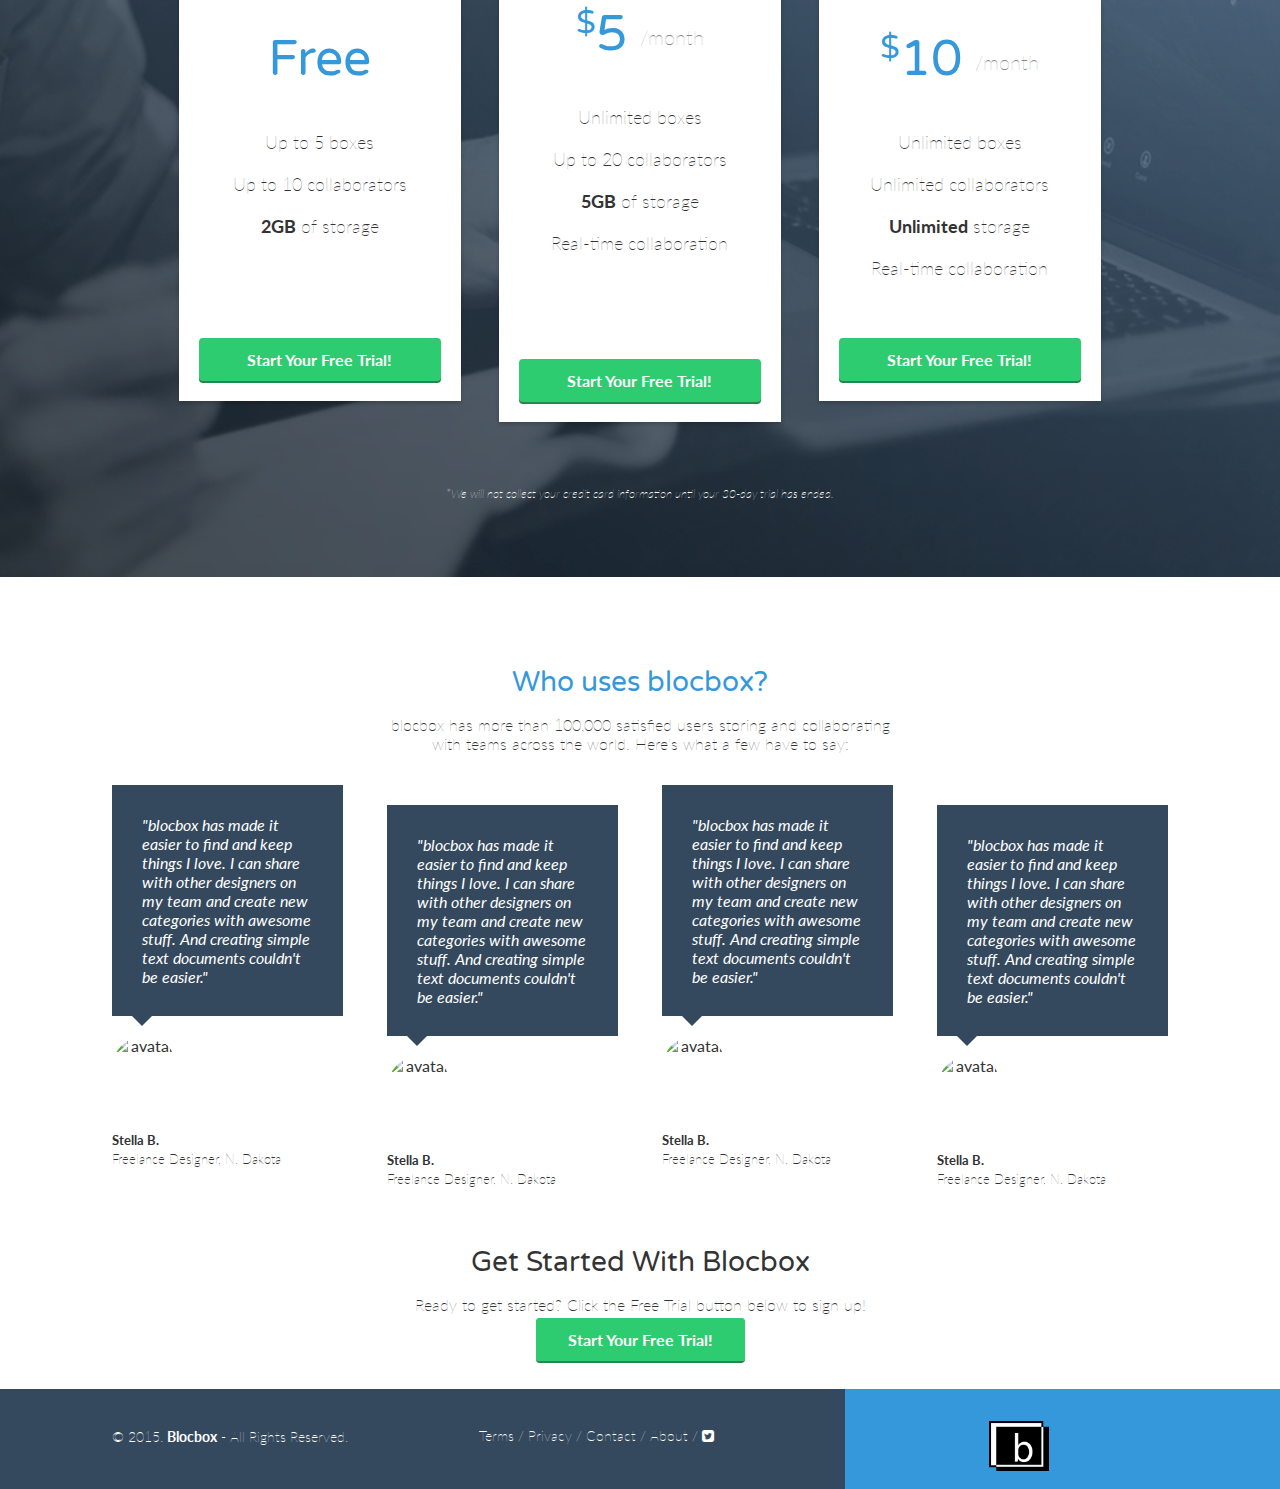
==== commit 40a68f99: "Made corrections to lesson 34" ====
--- a/index.html
+++ b/index.html
@@ -32,10 +32,11 @@
             <h1 class="animated fadeIn">Save, share and collaborate.</h1>
             <p>blocbox lets you collect and sort information.<br/>Create simple notes, store images, and add links.</p>
             <a href="signup.html" class="btn">Start Your Free Trial!</a>
-            <img src="images/dashboard.png" alt="Blocbox" />
+            <img src="images/dashboard.png" alt="Blocbox" class="dashboardImage" />
         </div>
 	</header>
-    
+    <br/><br/><br/>
+
     <main role="main">
         <!-- Benefits -->
         <section class="benefits">
@@ -185,10 +186,10 @@
             <nav class="link-block middle-footer-block one-third">
                 <ul>
                     <li><a href="">Terms</a></li> /
-                    <li><a href="">Privacy Policy</a></li> /
-                    <li><a href="">Contact Us</a></li> /
-                    <li><a href="">About Us</a></li> /
-                    <li><a href="">Twitter</a></li>
+                    <li><a href="">Privacy</a></li> /
+                    <li><a href="">Contact</a></li> /
+                    <li><a href="">About</a></li> /
+                    <li><a href=""><i class="fa fa-twitter-square"></i></a></li>
                 </ul>
             </nav>
             <div class="right-footer-block one-third">
--- a/css/style.css
+++ b/css/style.css
@@ -17,11 +17,6 @@
 	font-size:16px;
 	line-height: 19px;
 	font-weight: 100;
- }
- 
- .logo{
-	width:60px;
-	height:50px
  }
 
 /* GRID */
@@ -46,6 +41,11 @@
 	position:relative;
 	min-height: 1px;
 	margin:0 2% 20px;
+ }
+ .final-call-to-action{
+	 text-align:center;
+	 margin-bottom:40px;
+	 margin-top:-80px;
  }
  
 /* HEADER */
@@ -514,29 +514,58 @@
 }
 
 /************************************************************/
-@media (min-width: 330px){
-	.container {
-		width: 600px;
-	}
-	.one-third {
-		width:29%;
-	}
+@media (min-width: 100px){
+	.hero{
+		margin:-100px;
+	}
+	.dashboardImage{width:200;height:120px;}
+	header .hero h1 {
+		font-size:medium;
+		line-height: 50px;
+	}
+	header .hero p{
+		font-size:small;
+	}
+	.one-half{
+		width:auto;
+		float:left;
+	}
+	header .container .one-half ul li  {
+		font-size:small;
+	}
+	.pricing .container{width:75%;}
 	
-	h3, h4 {
-		font-size: 10px;
-		line-height: 20px;
-	}
-	span {
-		font-size: 5px;
-		line-height: 20px;
-	}
-	.one-half{width:45%;}
-	footer .logo{
-		padding: 0.8em 0 1em 3em;
-	}
-}
-
-@media (min-width: 992px){
+	.logo{
+		width:40px;
+		height:30px;
+	}
+}
+
+@media (min-width: 690px){
+	.dashboardImage{width:700;height:450px;}
+}
+
+@media (min-width: 1200px){
+	.logo{width:60px;height:50px;}
+	
+	
+	.hero{
+		margin:0px;
+	}
+	header .hero h1 {
+		font-size:48px;
+		line-height: 50px;
+	}
+	header .hero p{
+		font-size:large;
+	}
+	.one-half{
+		width:46%;
+	}
+	header .container .one-half ul li  {
+		font-size:large;
+	}
+	
 	footer{
 		background-color: #3498DB;
 		background-image: linear-gradient(to left,
@@ -554,7 +583,7 @@
 		padding: 2em 0 2em 1.5em;
 	}
 	.container {
-		width: 970px;
+		width: 1100px;
 	}
 	.one-half {
 		width:46%;
@@ -564,12 +593,6 @@
 	}
 	.one-fourth {
 		width:21%;
-	}
-}
-
-@media (min-width: 1200px) {
-	.container {
-		width: 1170px;
 	}
 }
  
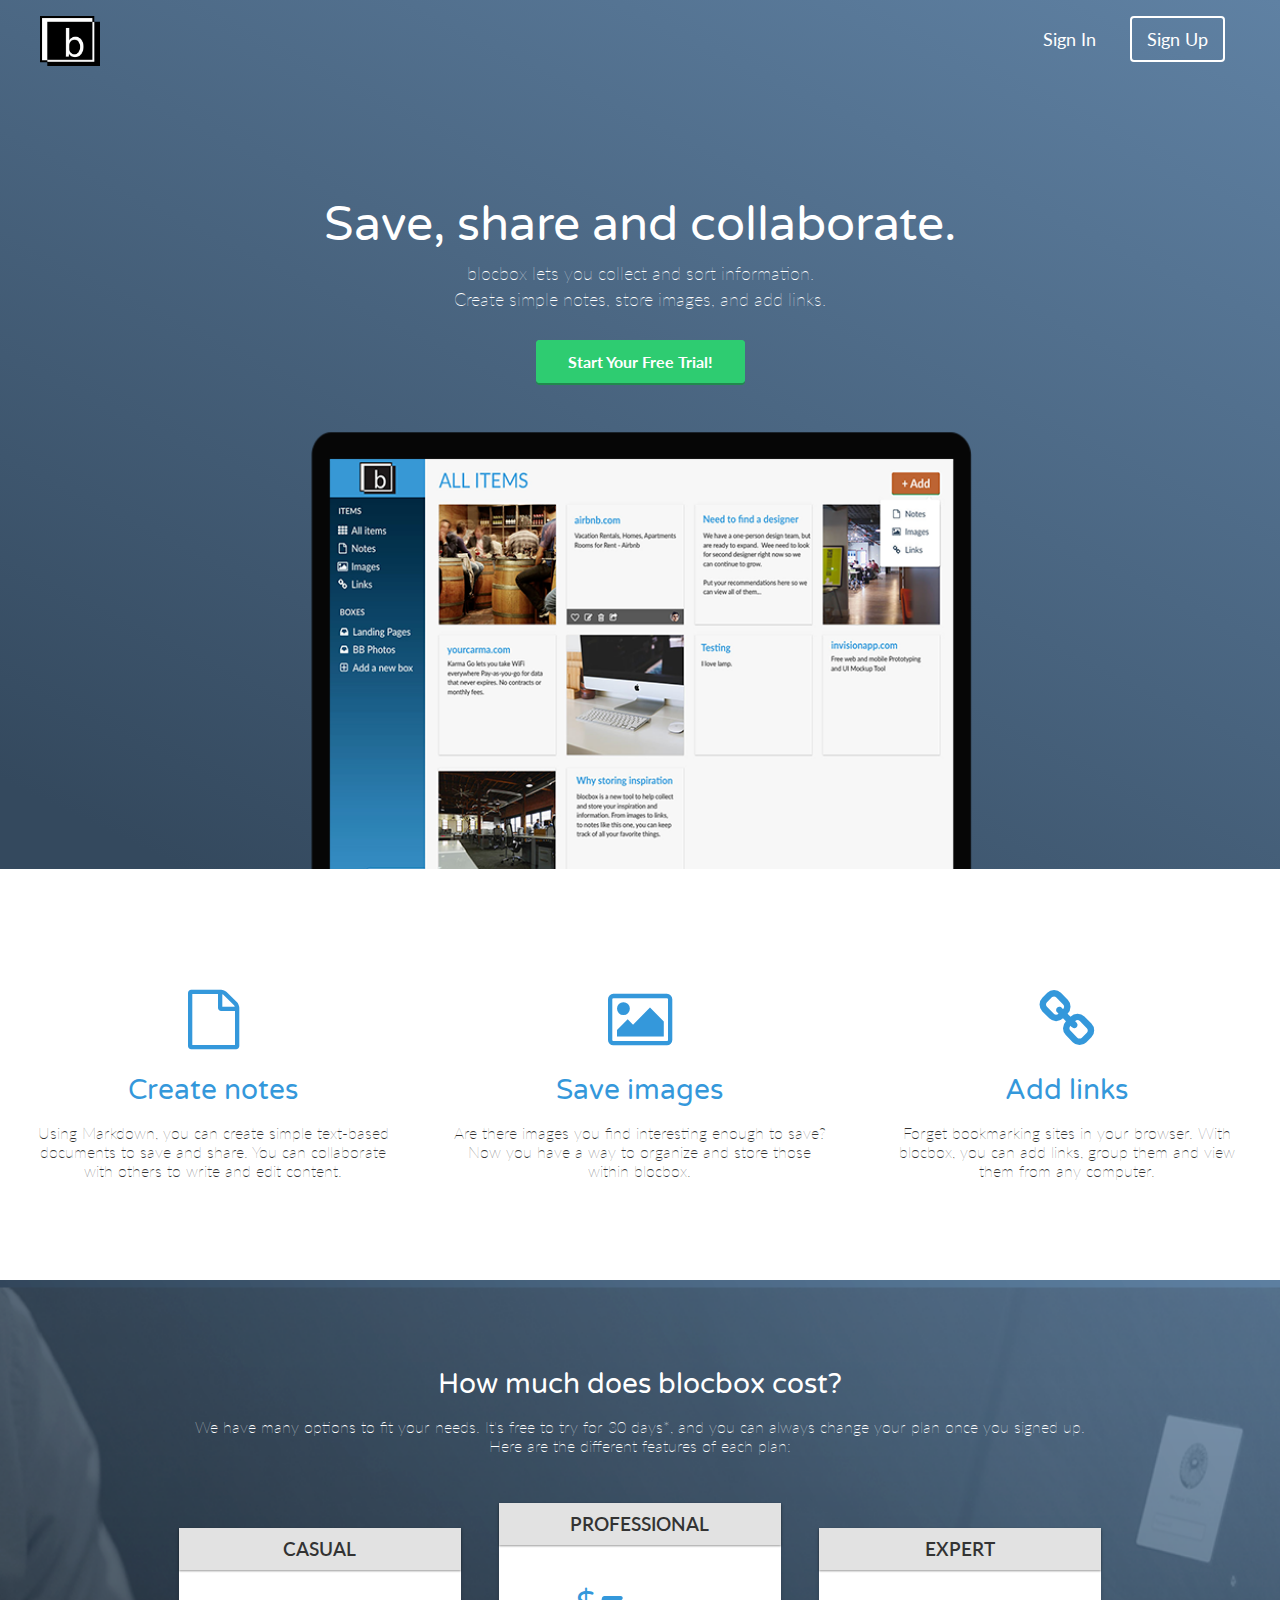
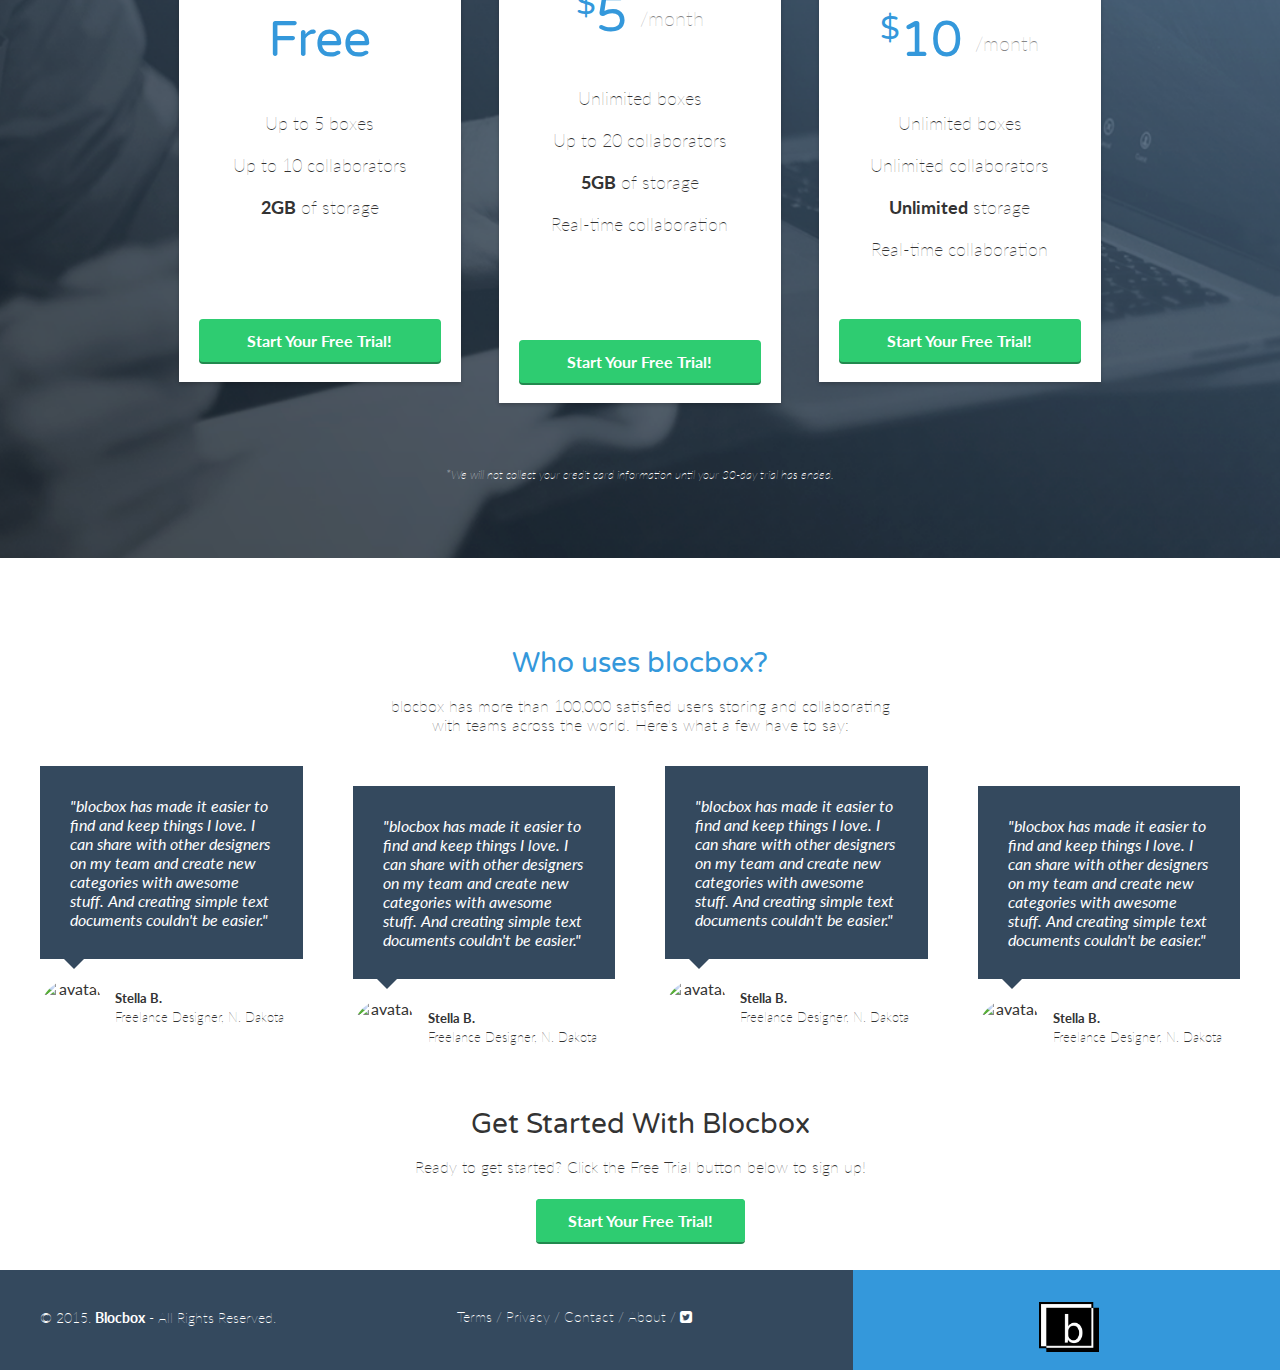
==== commit 3e998e25: "Corrections" ====
--- a/index.html
+++ b/index.html
@@ -21,7 +21,7 @@
             <div class="one-half">
                 <a href="dashboard.html" class="site-logo"><img src="images/site-logo.png" alt="Blocbox" class="logo" /></a>
             </div>
-            <div class="one-half">
+            <div class="one-half" style="float:right;">
                 <ul>
                     <li><a href="signin.html">Sign In</a></li>
                     <li class="btn-outline"><a href="signup.html">Sign Up</a></li>
@@ -171,7 +171,7 @@
                 <h2>Get Started With Blocbox</h2>
                 <p>
                     Ready to get started? Click the Free Trial button below to sign up!
-                </p>
+                </p><br/>
                 <a href="signup.html" class="btn">Start Your Free Trial!</a>
             </div>
         </section>
--- a/css/style.css
+++ b/css/style.css
@@ -42,6 +42,10 @@
 	min-height: 1px;
 	margin:0 2% 20px;
  }
+ .one-fourth{
+	 max-width:600px;
+ }
+ 
  .final-call-to-action{
 	 text-align:center;
 	 margin-bottom:40px;
@@ -118,19 +122,57 @@
 }
 
 /* DASHBOARD */
+.active{
+	background-color:#22303E;
+	padding:3px;
+	border-radius:2px;
+}
 .dashboard {
 	background:#F7F7F7;
 }
 .left-nav {
-	height: 100vh;
-	width:14.66666667%;
+	height: 100%;
+	width:280px;
+	position:absolute;
+	display:block;
 	color:#FFFFFF;
 	background: #34495E;
 	background-image: linear-gradient(206deg, #5F81A3 0%, #34495E 94%);
-	float:left;
-	position: fixed;
+	-webkit-transition: all 0.3s ease-in-out;
+	-moz-transition: all 0.3s ease-in-out;
+	-o-transition: all 0.3s ease-in-out;
+	transition: all 0.3s ease-in-out;
+	transform: translate(-280px,0);
+	-webkit-transform: translate(-280px,0); /** Chrome & Safari **/
+	-o-transform: translate(-280px,0); /** Opera **/
+	-moz-transform: translate(-280px,0); /** Firefox **/
+}
+.left-nav.open {
 	display:block;
-}
+	width:280px;
+	-webkit-transition: all 0.3s ease-in-out;
+	-moz-transition: all 0.3s ease-in-out;
+	-o-transition: all 0.3s ease-in-out;
+	transition: all 0.3s ease-in-out;
+	transform: translate(0,0);
+	-webkit-transform: translate(0,0); /** Chrome & Safari **/
+	-o-transform: translate(0,0); /** Opera **/
+	-moz-transform: translate(0,0); /** Firefox **/
+	z-index: 100;
+ }
+ .hamburger {
+	position:absolute;
+	z-index: 1000;
+	background:#34495E;
+	color:#FFF;
+	text-decoration: none;
+	font-size: 22px;
+	padding: 10px 15px;
+	border-radius: 4px;
+	left: 5px;
+	top: 15px;
+ }
+ 
 .left-nav .site-logo {
 	padding:20px 0;
 	background:#34495E;
@@ -545,6 +587,33 @@
 	.dashboardImage{width:700;height:450px;}
 }
 
+@media (min-width:992px) {
+	.left-nav {
+		height: 100vh;
+		width:14.66666667%;
+		color:#FFFFFF;
+		background: #34495E;
+		background-image: linear-gradient(206deg, #5F81A3 0%, #34495E 94%);
+		float:left;
+		position: fixed;
+		display:block;
+		transform: translate(0,0);
+		-webkit-transform: translate(0,0); /** Chrome & Safari **/
+		-o-transform: translate(0,0); /** Opera **/
+		-moz-transform: translate(0,0); /** Firefox **/
+	}
+	.left-nav.open {
+		width:14.66666667%;
+		transform: translate(0,0);
+		-webkit-transform: translate(0,0); /** Chrome & Safari **/
+		-o-transform: translate(0,0); /** Opera **/
+		-moz-transform: translate(0,0); /** Firefox **/
+	}
+	.hamburger {
+		display:none;
+	}
+}
+
 @media (min-width: 1200px){
 	.logo{width:60px;height:50px;}
 	
@@ -582,9 +651,9 @@
 	footer .logo{
 		padding: 2em 0 2em 1.5em;
 	}
-	.container {
+	/*.container {
 		width: 1100px;
-	}
+	}*/
 	.one-half {
 		width:46%;
 	}
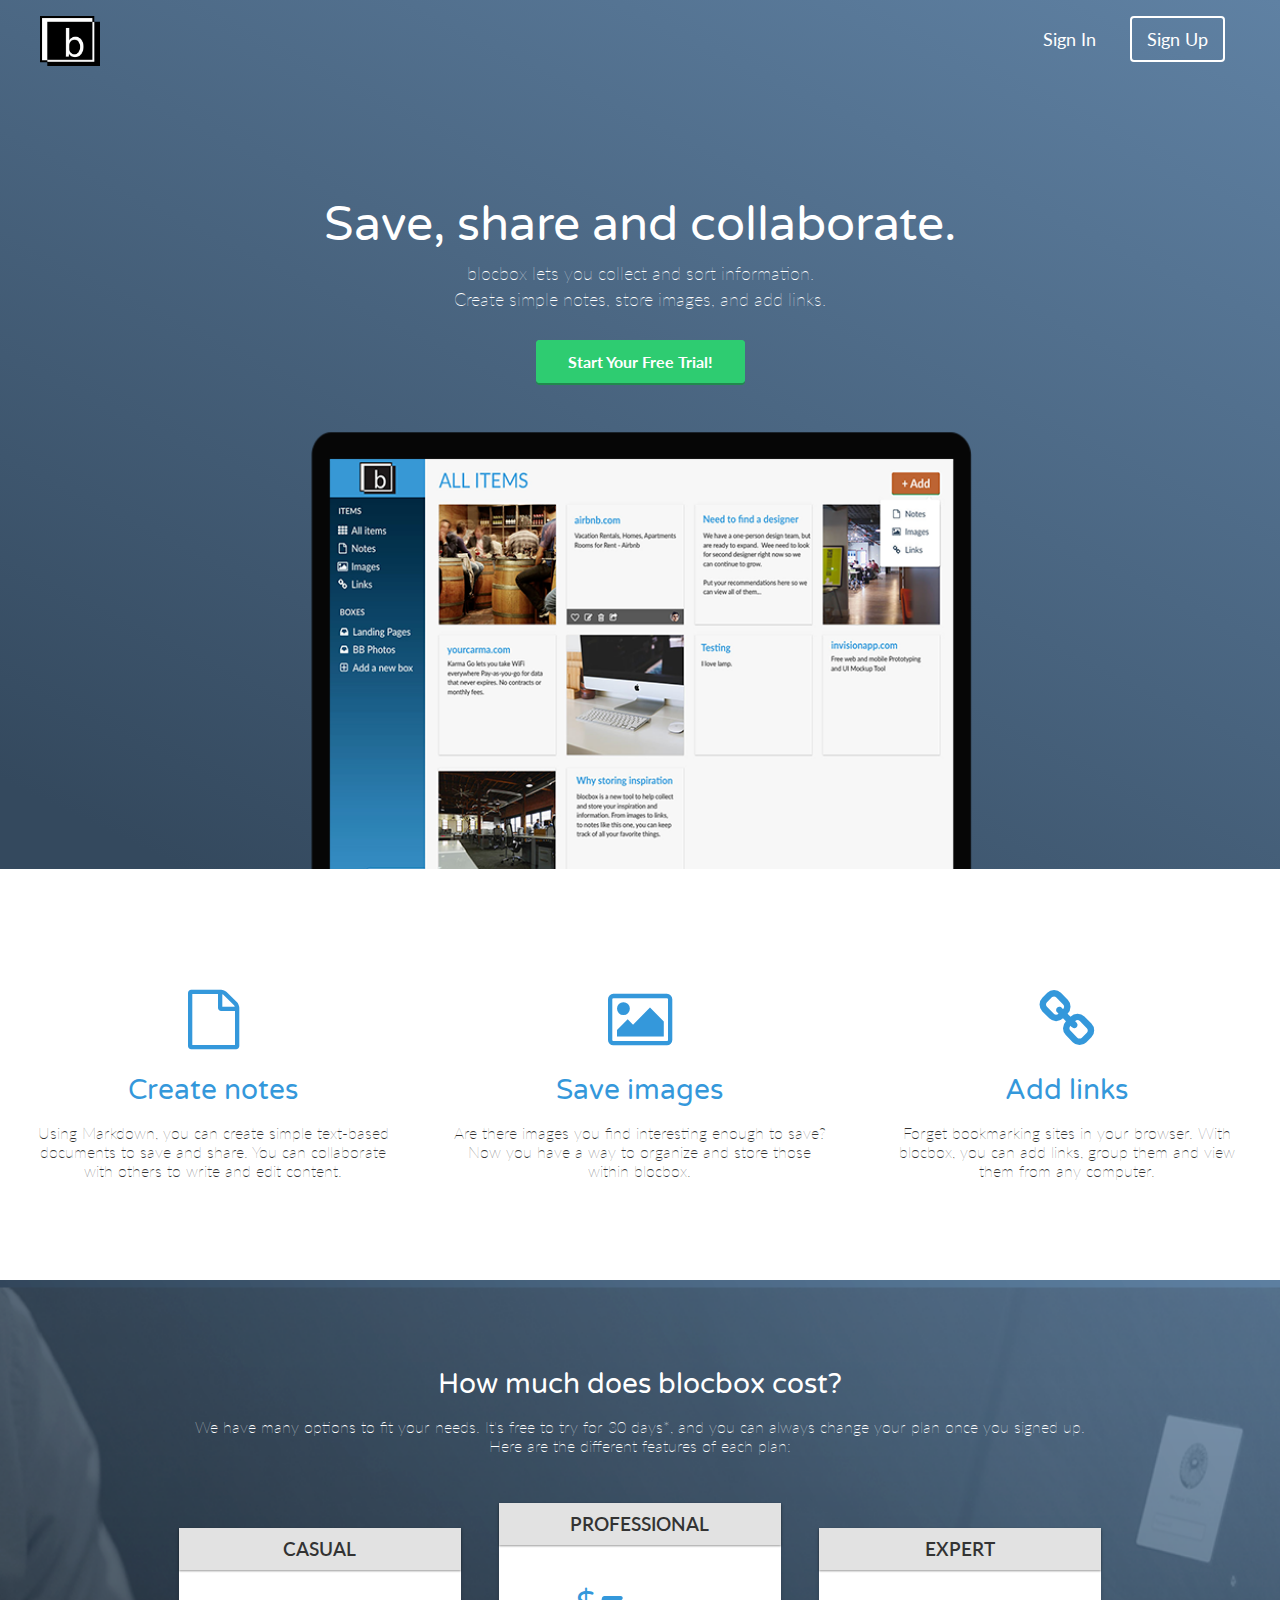
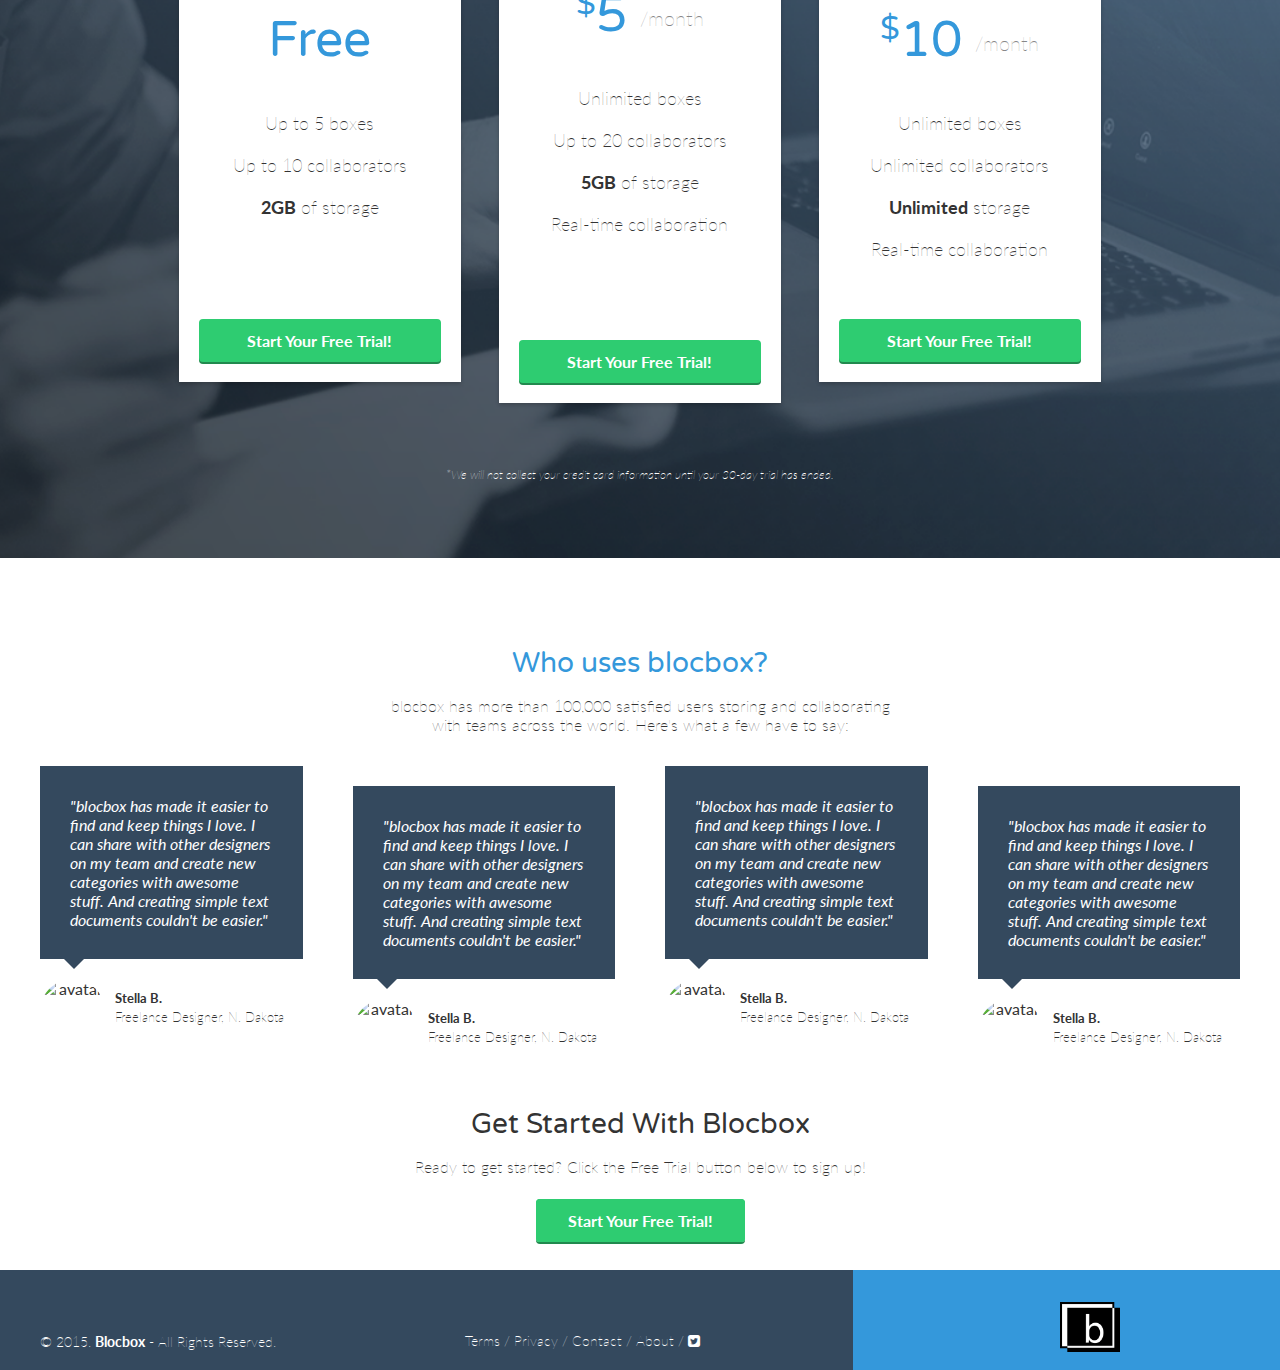
==== commit 79c218a6: "Fixed footer" ====
--- a/index.html
+++ b/index.html
@@ -180,10 +180,10 @@
     <!-- Footer -->
     <footer>
         <div class="container footer-nav-block">
-            <div class="left-footer-block one-third">
+            <div class="left-footer-block one-third" style="width:30%; margin-top:1.5em">
             	<p class="copyright-block">&copy; 2015. <strong>Blocbox</strong> - All Rights Reserved.</p>
             </div>
-            <nav class="link-block middle-footer-block one-third">
+            <nav class="link-block middle-footer-block one-third" style="width:40%; margin-top:1.5em">
                 <ul>
                     <li><a href="">Terms</a></li> /
                     <li><a href="">Privacy</a></li> /
@@ -192,7 +192,7 @@
                     <li><a href=""><i class="fa fa-twitter-square"></i></a></li>
                 </ul>
             </nav>
-            <div class="right-footer-block one-third">
+            <div class="right-footer-block one-third" style="width:10%; ">
             	<img class="logo" src="images/site-logo.png" alt="Blocbox" />
             </div>
         </div>
--- a/css/style.css
+++ b/css/style.css
@@ -585,6 +585,13 @@
 
 @media (min-width: 690px){
 	.dashboardImage{width:700;height:450px;}
+	header .hero h1 {
+		font-size:36px;
+		line-height: 50px;
+	}
+	header .hero p{
+		font-size:medium;
+	}
 }
 
 @media (min-width:992px) {
